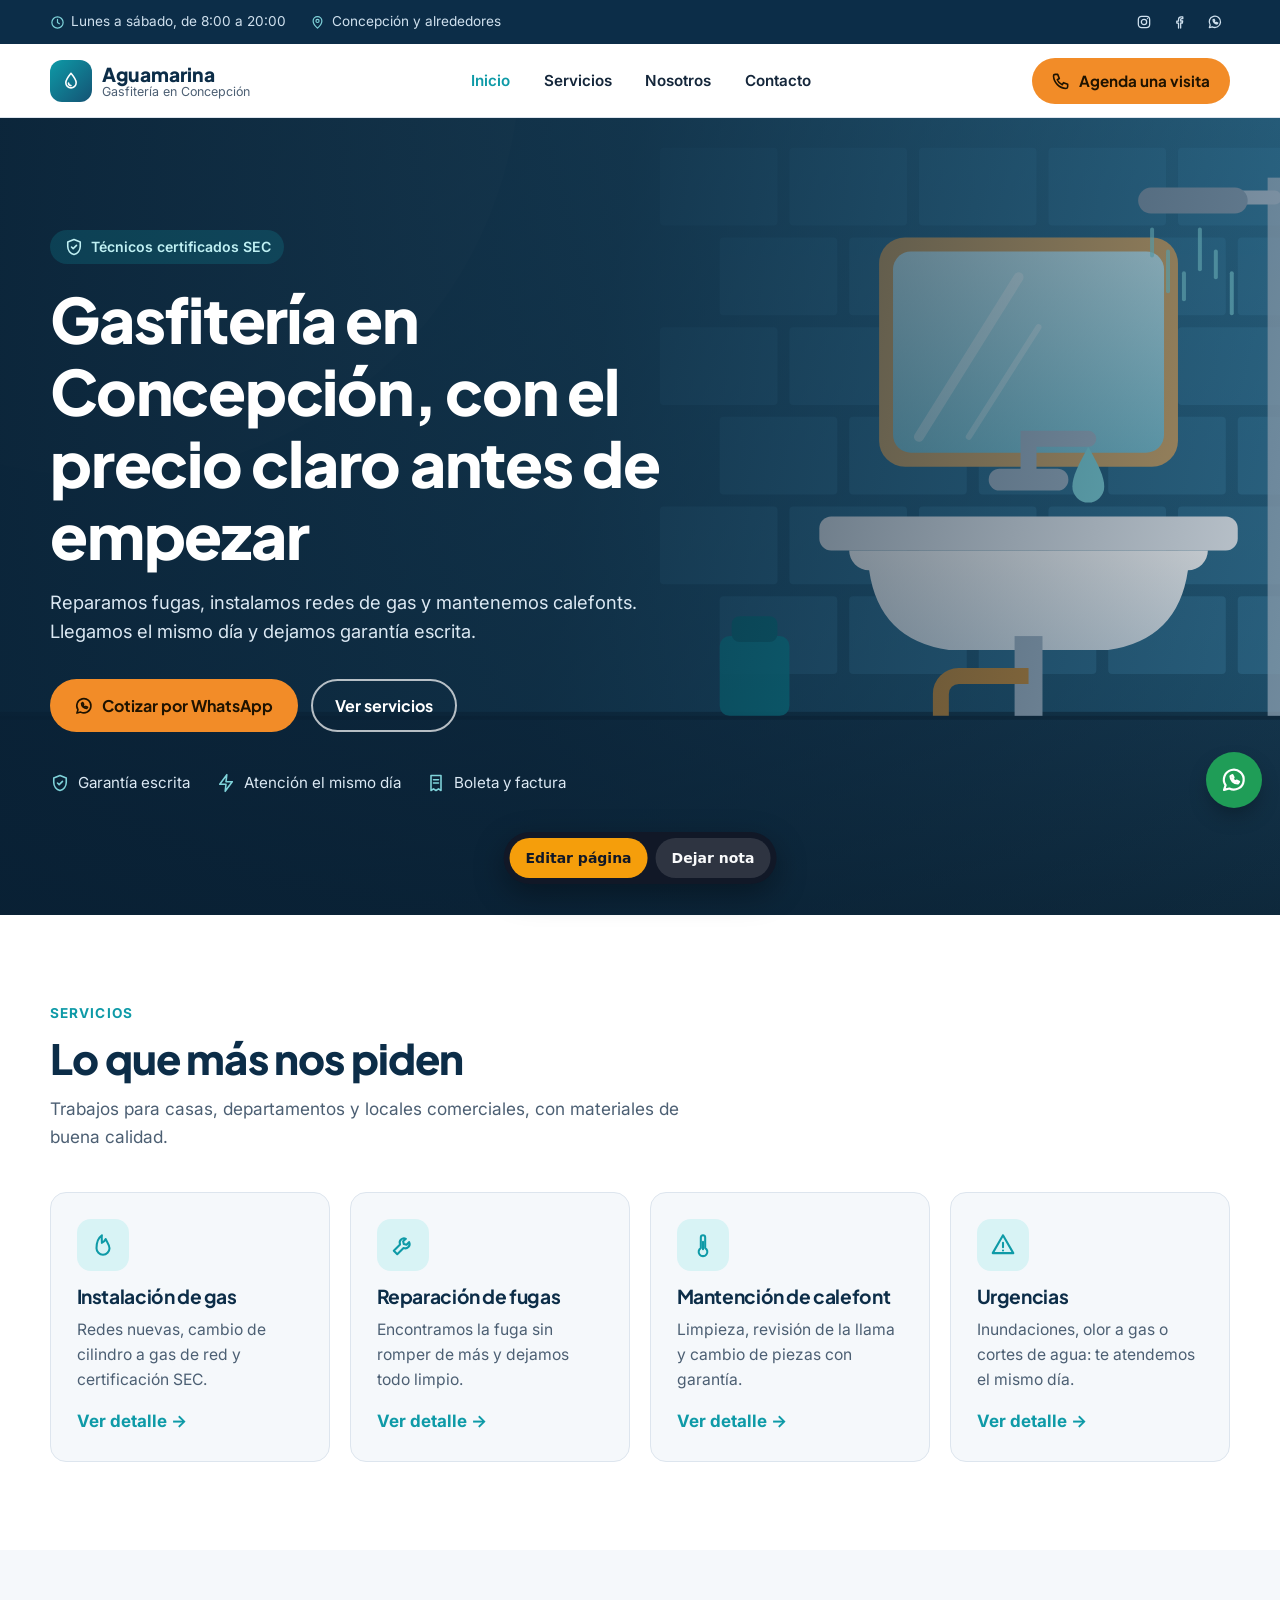
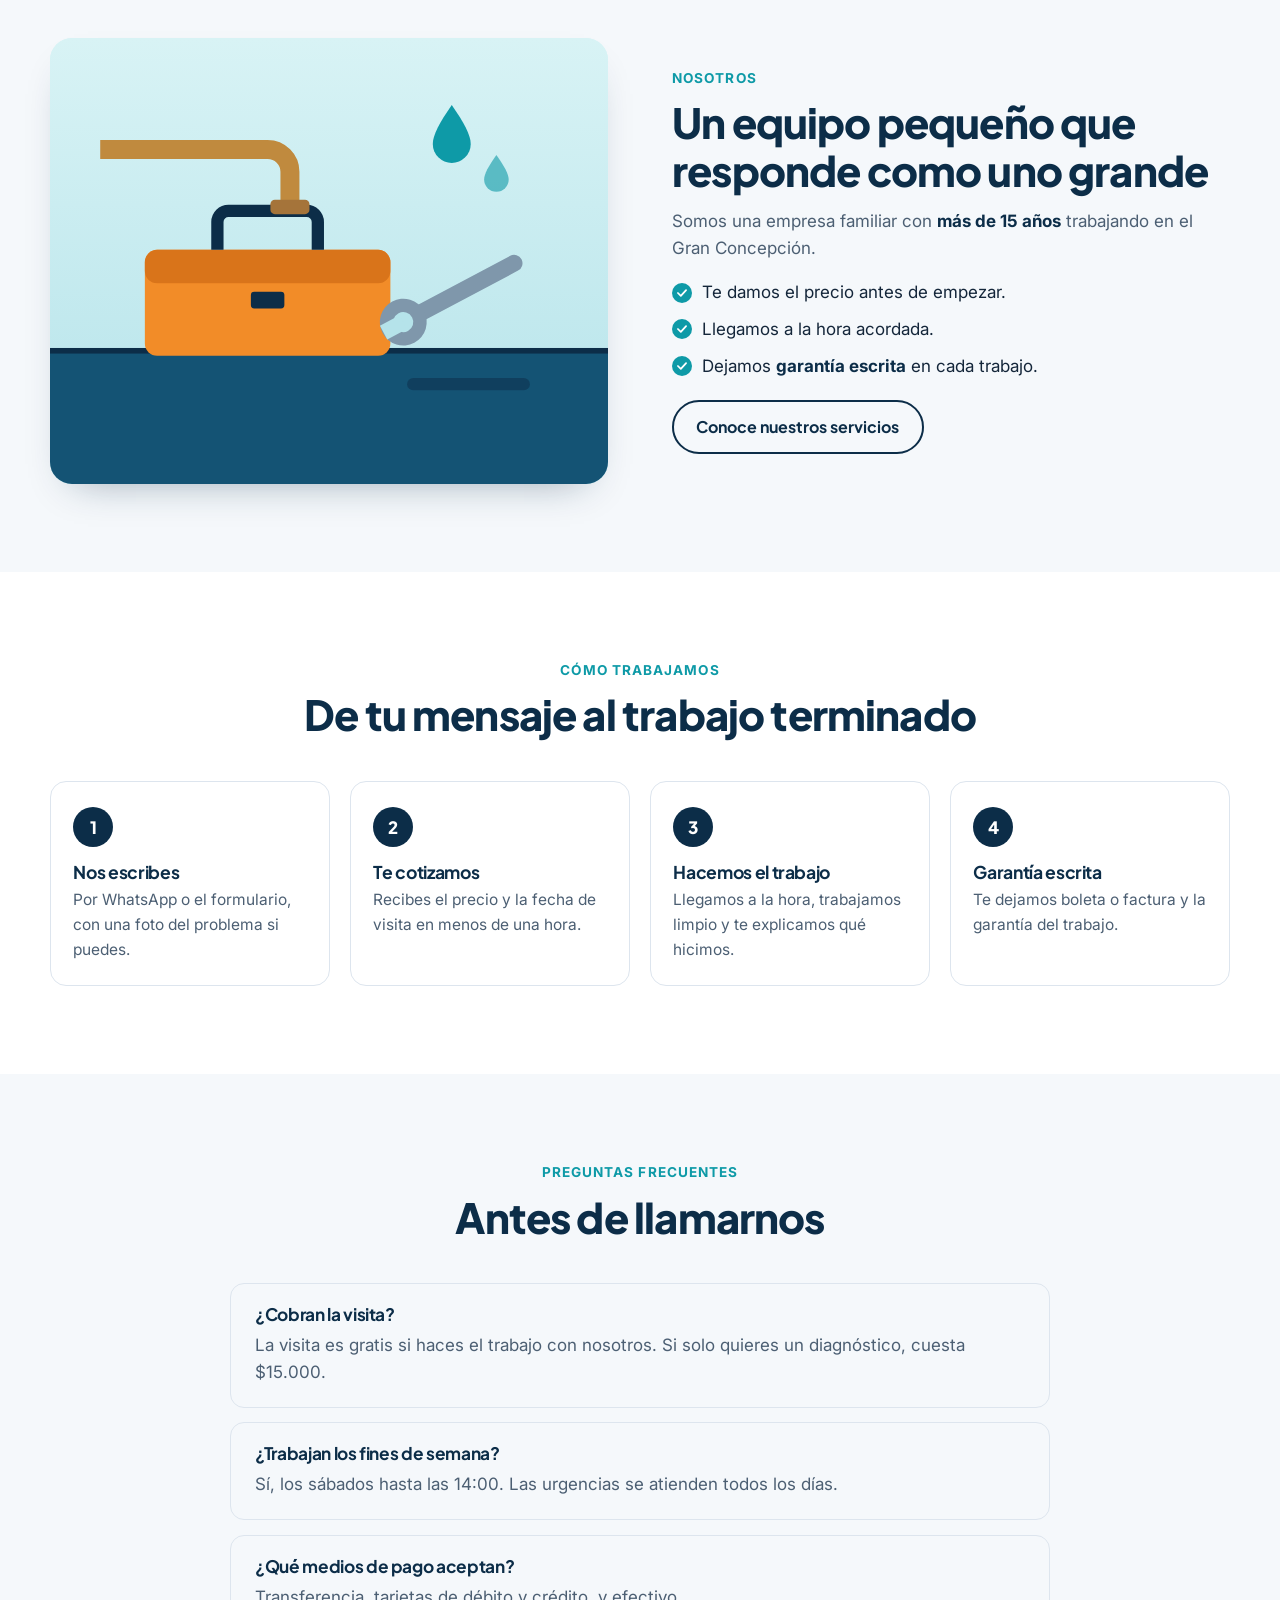
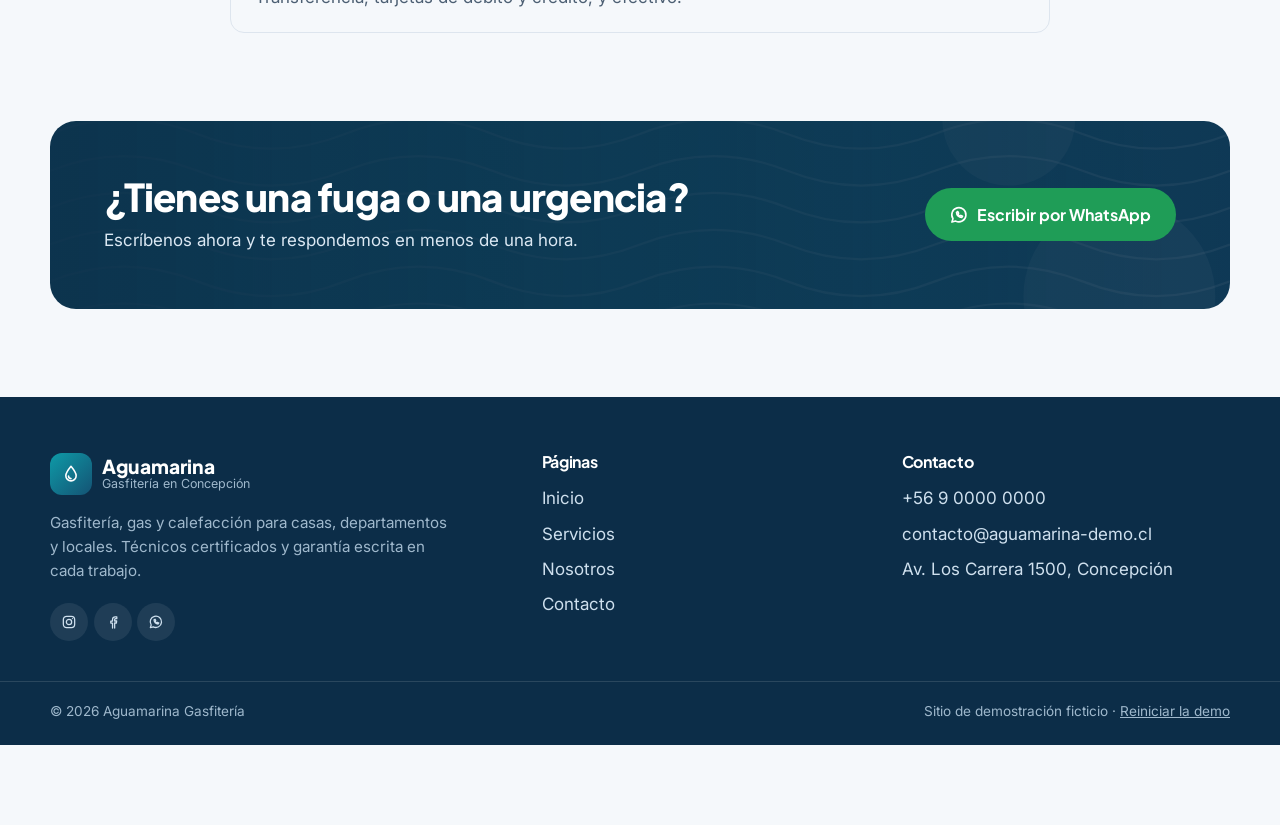
==== retoque-demo/index.html @ c0a2cffd "Actualizar la demo de Retoque a la versión 1.13.1 - Sitio de ejemplo nuevo y más realista (retoque-d" ====
<!DOCTYPE html>
<html lang="es">
<head>
<meta charset="utf-8">
<meta name="viewport" content="width=device-width, initial-scale=1">
<title>Aguamarina Gasfitería · Concepción</title>
<meta name="description" content="Gasfitería, gas y calefacción en Concepción. Sitio de demostración de Retoque.">
<meta name="robots" content="noindex">
<link rel="preconnect" href="https://fonts.googleapis.com">
<link rel="preconnect" href="https://fonts.gstatic.com" crossorigin>
<link href="https://fonts.googleapis.com/css2?family=Plus+Jakarta+Sans:wght@600;700;800&family=Inter:wght@400;500;600;700&display=swap" rel="stylesheet">
<link rel="stylesheet" href="sitio.css">
<link rel="stylesheet" href="retoque/editor.css">
<link rel="stylesheet" href="retoque/estilo.css">
</head>
<body>
<div class="franja" data-contenedor="franja">
  <div class="contenedor">
    <div class="franja-datos">
      <span><svg class="icono" aria-hidden="true" viewBox="0 0 24 24" fill="none" stroke="currentColor" stroke-width="1.9" stroke-linecap="round" stroke-linejoin="round"><circle cx="12" cy="12" r="9"/><path d="M12 7v5l3 2"/></svg><span data-retoque="franja_horario" data-retoque-tipo="texto">Lunes a sábado, de 8:00 a 20:00</span></span>
      <span><svg class="icono" aria-hidden="true" viewBox="0 0 24 24" fill="none" stroke="currentColor" stroke-width="1.9" stroke-linecap="round" stroke-linejoin="round"><path d="M12 21s-7-6.3-7-11.5a7 7 0 0 1 14 0C19 14.7 12 21 12 21z"/><circle cx="12" cy="9.5" r="2.5"/></svg><span data-retoque="franja_zona" data-retoque-tipo="texto">Concepción y alrededores</span></span>
    </div>
    <div class="redes">
      <a id="franja-instagram" href="https://instagram.com/" aria-label="Instagram"><svg class="icono" aria-hidden="true" viewBox="0 0 24 24" fill="none" stroke="currentColor" stroke-width="1.9" stroke-linecap="round" stroke-linejoin="round"><rect x="3.5" y="3.5" width="17" height="17" rx="5"/><circle cx="12" cy="12" r="4"/><path d="M17.2 6.8h.01"/></svg></a>
      <a href="https://facebook.com/" aria-label="Facebook"><svg class="icono" aria-hidden="true" viewBox="0 0 24 24" fill="none" stroke="currentColor" stroke-width="1.9" stroke-linecap="round" stroke-linejoin="round"><path d="M14.5 21v-7.5h2.6l.4-3h-3V8.6c0-.9.3-1.6 1.6-1.6h1.6V4.3a21 21 0 0 0-2.4-.1c-2.4 0-4 1.4-4 4.1v2.3H8.7v3h2.6V21"/></svg></a>
      <a href="https://wa.me/56900000000" aria-label="WhatsApp"><svg class="icono" aria-hidden="true" viewBox="0 0 24 24" fill="none" stroke="currentColor" stroke-width="1.9" stroke-linecap="round" stroke-linejoin="round"><path d="M3.5 20.5l1.3-4A8.5 8.5 0 1 1 8 19.3z"/><path d="M9 8.8c0 3.4 2.8 6.2 6.2 6.2l1.1-1.5-2.1-1-1 .8a4 4 0 0 1-2.4-2.4l.8-1-1-2.1z"/></svg></a>
    </div>
  </div>
</div>
<header class="cabecera" data-contenedor="cabecera">
  <div class="contenedor">
    <a class="logo" href="index.html">
      <span class="logo-marca"><svg class="icono" aria-hidden="true" viewBox="0 0 24 24" fill="none" stroke="currentColor" stroke-width="1.9" stroke-linecap="round" stroke-linejoin="round"><path d="M12 2.8c3.6 4.4 6.2 8 6.2 11.2a6.2 6.2 0 0 1-12.4 0c0-3.2 2.6-6.8 6.2-11.2z"/><path d="M9 14.5a3 3 0 0 0 3 3"/></svg></span>
      <span class="logo-texto"><span class="logo-nombre" data-retoque="marca_nombre" data-retoque-tipo="texto">Aguamarina</span><span class="logo-lema" data-retoque="marca_lema" data-retoque-tipo="texto">Gasfitería en Concepción</span></span>
    </a>
    <nav class="menu" aria-label="Menú principal">
      <a href="index.html" aria-current="page">Inicio</a>
      <a href="servicios.html">Servicios</a>
      <a href="index.html#nosotros">Nosotros</a>
      <a href="contacto.html">Contacto</a>
    </nav>
    <a class="boton boton-principal" href="contacto.html" data-retoque="cabecera_boton" data-retoque-tipo="enlace" data-retoque-url="contacto.html"><svg class="icono" aria-hidden="true" viewBox="0 0 24 24" fill="none" stroke="currentColor" stroke-width="1.9" stroke-linecap="round" stroke-linejoin="round"><path d="M5 4h3l2 5-2.5 1.5a11 11 0 0 0 6 6L15 14l5 2v3a2 2 0 0 1-2 2A16 16 0 0 1 3 6a2 2 0 0 1 2-2z"/></svg><span class="retoque-enlace-texto">Agenda una visita</span></a>
  </div>
</header>
<main id="contenido">

<section class="banner" data-contenedor="banner" style="--retoque-imagen-fondo: url(&quot;img/banner-bano.svg&quot;)" data-retoque-con-fondo data-retoque-fondo="inicio_banner_fondo" data-retoque-defecto="img/banner-bano.svg" data-retoque-nombre-capa="Fondo del banner">
  <div class="contenedor">
    <div class="banner-texto">
      <span class="etiqueta"><svg class="icono" aria-hidden="true" viewBox="0 0 24 24" fill="none" stroke="currentColor" stroke-width="1.9" stroke-linecap="round" stroke-linejoin="round"><path d="M12 3 4.5 6v5.5c0 4.6 3.2 8.4 7.5 9.5 4.3-1.1 7.5-4.9 7.5-9.5V6z"/><path d="m9 12 2 2 4-4"/></svg><span data-retoque="inicio_etiqueta" data-retoque-tipo="texto">Técnicos certificados SEC</span></span>
      <h1 data-retoque="inicio_titulo" data-retoque-tipo="texto">Gasfitería en Concepción, con el precio claro antes de empezar</h1>
      <p class="bajada" data-retoque="inicio_bajada" data-retoque-tipo="parrafo">Reparamos fugas, instalamos redes de gas y mantenemos calefonts. Llegamos el mismo día y dejamos garantía escrita.</p>
      <div class="acciones">
        <a class="boton boton-principal" href="https://wa.me/56900000000" data-retoque="inicio_boton_whatsapp" data-retoque-tipo="enlace" data-retoque-url="https://wa.me/56900000000"><svg class="icono" aria-hidden="true" viewBox="0 0 24 24" fill="none" stroke="currentColor" stroke-width="1.9" stroke-linecap="round" stroke-linejoin="round"><path d="M3.5 20.5l1.3-4A8.5 8.5 0 1 1 8 19.3z"/><path d="M9 8.8c0 3.4 2.8 6.2 6.2 6.2l1.1-1.5-2.1-1-1 .8a4 4 0 0 1-2.4-2.4l.8-1-1-2.1z"/></svg><span class="retoque-enlace-texto">Cotizar por WhatsApp</span></a>
        <a class="boton boton-claro" href="servicios.html" data-retoque="inicio_boton_servicios" data-retoque-tipo="enlace" data-retoque-url="servicios.html"><span class="retoque-enlace-texto">Ver servicios</span></a>
      </div>
      <ul class="sellos">
        <li><svg class="icono" aria-hidden="true" viewBox="0 0 24 24" fill="none" stroke="currentColor" stroke-width="1.9" stroke-linecap="round" stroke-linejoin="round"><path d="M12 3 4.5 6v5.5c0 4.6 3.2 8.4 7.5 9.5 4.3-1.1 7.5-4.9 7.5-9.5V6z"/><path d="m9 12 2 2 4-4"/></svg><span data-retoque="inicio_sello_1" data-retoque-tipo="texto">Garantía escrita</span></li>
        <li><svg class="icono" aria-hidden="true" viewBox="0 0 24 24" fill="none" stroke="currentColor" stroke-width="1.9" stroke-linecap="round" stroke-linejoin="round"><path d="M13 2 4.5 13.5H12L11 22l8.5-11.5H12z"/></svg><span data-retoque="inicio_sello_2" data-retoque-tipo="texto">Atención el mismo día</span></li>
        <li><svg class="icono" aria-hidden="true" viewBox="0 0 24 24" fill="none" stroke="currentColor" stroke-width="1.9" stroke-linecap="round" stroke-linejoin="round"><path d="M6 3h12v18l-3-2-3 2-3-2-3 2z"/><path d="M9 8h6M9 12h6"/></svg><span data-retoque="inicio_sello_3" data-retoque-tipo="texto">Boleta y factura</span></li>
      </ul>
    </div>
  </div>
</section>

<section class="seccion seccion-blanca" data-contenedor="servicios-destacados">
  <div class="contenedor">
    <div class="encabezado">
      <span class="antetitulo" data-retoque="inicio_servicios_antetitulo" data-retoque-tipo="texto">Servicios</span>
      <h2 class="titulo" data-retoque="inicio_servicios_titulo" data-retoque-tipo="texto">Lo que más nos piden</h2>
      <p class="entrada" data-retoque="inicio_servicios_entrada" data-retoque-tipo="parrafo">Trabajos para casas, departamentos y locales comerciales, con materiales de buena calidad.</p>
    </div>
    <ul class="servicios" data-retoque-lista="inicio_servicios" data-retoque-nombre="servicio">
      <li class="servicio" data-retoque-item="s1">
          <span class="servicio-icono"><svg class="icono" aria-hidden="true" viewBox="0 0 24 24" fill="none" stroke="currentColor" stroke-width="1.9" stroke-linecap="round" stroke-linejoin="round"><path d="M12 21a6 6 0 0 0 6-6c0-3.5-2.5-5.5-3.5-8.5-1 2-2 3-3.5 3.5C11 7 10.5 5 11 3 7.5 5.5 6 9.5 6 15a6 6 0 0 0 6 6z"/></svg></span>
          <h3 data-retoque="inicio_servicios_s1_titulo" data-retoque-tipo="texto">Instalación de gas</h3>
          <p data-retoque="inicio_servicios_s1_texto" data-retoque-tipo="parrafo">Redes nuevas, cambio de cilindro a gas de red y certificación SEC.</p>
          <a class="mas" href="servicios.html">Ver detalle →</a>
        </li>
      <li class="servicio" data-retoque-item="s2">
          <span class="servicio-icono"><svg class="icono" aria-hidden="true" viewBox="0 0 24 24" fill="none" stroke="currentColor" stroke-width="1.9" stroke-linecap="round" stroke-linejoin="round"><path d="M14.7 6.3a4 4 0 0 0-5.4 5.2L3.5 17.3l3.2 3.2 5.8-5.8a4 4 0 0 0 5.2-5.4l-2.4 2.4-2.6-.6-.6-2.6z"/></svg></span>
          <h3 data-retoque="inicio_servicios_s2_titulo" data-retoque-tipo="texto">Reparación de fugas</h3>
          <p data-retoque="inicio_servicios_s2_texto" data-retoque-tipo="parrafo">Encontramos la fuga sin romper de más y dejamos todo limpio.</p>
          <a class="mas" href="servicios.html">Ver detalle →</a>
        </li>
      <li class="servicio" data-retoque-item="s3">
          <span class="servicio-icono"><svg class="icono" aria-hidden="true" viewBox="0 0 24 24" fill="none" stroke="currentColor" stroke-width="1.9" stroke-linecap="round" stroke-linejoin="round"><path d="M14 14.8V5a2 2 0 0 0-4 0v9.8a4 4 0 1 0 4 0z"/><path d="M12 9v7"/></svg></span>
          <h3 data-retoque="inicio_servicios_s3_titulo" data-retoque-tipo="texto">Mantención de calefont</h3>
          <p data-retoque="inicio_servicios_s3_texto" data-retoque-tipo="parrafo">Limpieza, revisión de la llama y cambio de piezas con garantía.</p>
          <a class="mas" href="servicios.html">Ver detalle →</a>
        </li>
      <li class="servicio" data-retoque-item="s4">
          <span class="servicio-icono"><svg class="icono" aria-hidden="true" viewBox="0 0 24 24" fill="none" stroke="currentColor" stroke-width="1.9" stroke-linecap="round" stroke-linejoin="round"><path d="M12 3 2.5 19.5h19z"/><path d="M12 10v4M12 17h.01"/></svg></span>
          <h3 data-retoque="inicio_servicios_s4_titulo" data-retoque-tipo="texto">Urgencias</h3>
          <p data-retoque="inicio_servicios_s4_texto" data-retoque-tipo="parrafo">Inundaciones, olor a gas o cortes de agua: te atendemos el mismo día.</p>
          <a class="mas" href="servicios.html">Ver detalle →</a>
        </li>
    </ul>
    <template data-retoque-plantilla="inicio_servicios">
      <li class="servicio" data-retoque-item="__nuevo__">
        <span class="servicio-icono"><svg class="icono" aria-hidden="true" viewBox="0 0 24 24" fill="none" stroke="currentColor" stroke-width="1.9" stroke-linecap="round" stroke-linejoin="round"><path d="M14.7 6.3a4 4 0 0 0-5.4 5.2L3.5 17.3l3.2 3.2 5.8-5.8a4 4 0 0 0 5.2-5.4l-2.4 2.4-2.6-.6-.6-2.6z"/></svg></span>
        <h3 data-retoque="inicio_servicios___nuevo___titulo" data-retoque-tipo="texto" data-retoque-defecto="Nuevo servicio">Nuevo servicio</h3>
        <p data-retoque="inicio_servicios___nuevo___texto" data-retoque-tipo="parrafo" data-retoque-defecto="Describe el servicio en una o dos frases.">Describe el servicio en una o dos frases.</p>
        <a class="mas" href="servicios.html">Ver detalle →</a>
      </li>
    </template>
  </div>
</section>

<section class="seccion" id="nosotros" data-contenedor="nosotros">
  <div class="contenedor dos-columnas">
    <div class="foto"><img src="img/herramientas.svg" alt="Caja de herramientas y llave de gasfitería" width="1000" height="800" data-retoque="inicio_nosotros_foto" data-retoque-tipo="imagen"></div>
    <div>
      <span class="antetitulo" data-retoque="inicio_nosotros_antetitulo" data-retoque-tipo="texto">Nosotros</span>
      <h2 class="titulo" data-retoque="inicio_nosotros_titulo" data-retoque-tipo="texto">Un equipo pequeño que responde como uno grande</h2>
      <div class="texto-largo" data-retoque="inicio_nosotros_texto" data-retoque-tipo="formato"><p>Somos una empresa familiar con <strong>más de 15 años</strong> trabajando en el Gran Concepción.</p><ul><li>Te damos el precio antes de empezar.</li><li>Llegamos a la hora acordada.</li><li>Dejamos <strong>garantía escrita</strong> en cada trabajo.</li></ul></div>
      <a class="boton boton-borde" href="servicios.html" data-retoque="inicio_nosotros_boton" data-retoque-tipo="enlace" data-retoque-url="servicios.html"><span class="retoque-enlace-texto">Conoce nuestros servicios</span></a>
    </div>
  </div>
</section>

<section class="seccion seccion-blanca" data-contenedor="como-trabajamos">
  <div class="contenedor">
    <div class="encabezado encabezado-centro">
      <span class="antetitulo" data-retoque="inicio_pasos_antetitulo" data-retoque-tipo="texto">Cómo trabajamos</span>
      <h2 class="titulo" data-retoque="inicio_pasos_titulo" data-retoque-tipo="texto">De tu mensaje al trabajo terminado</h2>
    </div>
    <ol class="pasos">
      <li class="paso"><h3 data-retoque="inicio_paso_1_titulo" data-retoque-tipo="texto">Nos escribes</h3><p data-retoque="inicio_paso_1_texto" data-retoque-tipo="parrafo">Por WhatsApp o el formulario, con una foto del problema si puedes.</p></li>
      <li class="paso"><h3 data-retoque="inicio_paso_2_titulo" data-retoque-tipo="texto">Te cotizamos</h3><p data-retoque="inicio_paso_2_texto" data-retoque-tipo="parrafo">Recibes el precio y la fecha de visita en menos de una hora.</p></li>
      <li class="paso"><h3 data-retoque="inicio_paso_3_titulo" data-retoque-tipo="texto">Hacemos el trabajo</h3><p data-retoque="inicio_paso_3_texto" data-retoque-tipo="parrafo">Llegamos a la hora, trabajamos limpio y te explicamos qué hicimos.</p></li>
      <li class="paso"><h3 data-retoque="inicio_paso_4_titulo" data-retoque-tipo="texto">Garantía escrita</h3><p data-retoque="inicio_paso_4_texto" data-retoque-tipo="parrafo">Te dejamos boleta o factura y la garantía del trabajo.</p></li>
    </ol>
  </div>
</section>

<section class="seccion" data-contenedor="preguntas">
  <div class="contenedor">
    <div class="encabezado encabezado-centro">
      <span class="antetitulo" data-retoque="inicio_preguntas_antetitulo" data-retoque-tipo="texto">Preguntas frecuentes</span>
      <h2 class="titulo" data-retoque="inicio_preguntas_titulo" data-retoque-tipo="texto">Antes de llamarnos</h2>
    </div>
    <ul class="preguntas" data-retoque-lista="inicio_preguntas" data-retoque-nombre="pregunta">
      <li class="pregunta" data-retoque-item="p1">
          <h3 data-retoque="inicio_preguntas_p1_titulo" data-retoque-tipo="texto">¿Cobran la visita?</h3>
          <p data-retoque="inicio_preguntas_p1_texto" data-retoque-tipo="parrafo">La visita es gratis si haces el trabajo con nosotros. Si solo quieres un diagnóstico, cuesta $15.000.</p>
        </li>
      <li class="pregunta" data-retoque-item="p2">
          <h3 data-retoque="inicio_preguntas_p2_titulo" data-retoque-tipo="texto">¿Trabajan los fines de semana?</h3>
          <p data-retoque="inicio_preguntas_p2_texto" data-retoque-tipo="parrafo">Sí, los sábados hasta las 14:00. Las urgencias se atienden todos los días.</p>
        </li>
      <li class="pregunta" data-retoque-item="p3">
          <h3 data-retoque="inicio_preguntas_p3_titulo" data-retoque-tipo="texto">¿Qué medios de pago aceptan?</h3>
          <p data-retoque="inicio_preguntas_p3_texto" data-retoque-tipo="parrafo">Transferencia, tarjetas de débito y crédito, y efectivo.</p>
        </li>
    </ul>
    <template data-retoque-plantilla="inicio_preguntas">
      <li class="pregunta" data-retoque-item="__nuevo__">
        <h3 data-retoque="inicio_preguntas___nuevo___titulo" data-retoque-tipo="texto" data-retoque-defecto="Nueva pregunta">Nueva pregunta</h3>
        <p data-retoque="inicio_preguntas___nuevo___texto" data-retoque-tipo="parrafo" data-retoque-defecto="Escribe aquí la respuesta.">Escribe aquí la respuesta.</p>
      </li>
    </template>
  </div>
</section>

<section class="seccion" style="padding-top: 0" data-contenedor="llamado">
  <div class="contenedor">
    <div class="llamado" style="--retoque-imagen-fondo: url(&quot;img/agua.svg&quot;)" data-retoque-con-fondo data-retoque-fondo="inicio_llamado_fondo" data-retoque-defecto="img/agua.svg" data-retoque-nombre-capa="Fondo del llamado">
      <div class="llamado-dentro">
        <div>
          <h2 data-retoque="inicio_llamado_titulo" data-retoque-tipo="texto">¿Tienes una fuga o una urgencia?</h2>
          <p data-retoque="inicio_llamado_texto" data-retoque-tipo="parrafo">Escríbenos ahora y te respondemos en menos de una hora.</p>
        </div>
        <a class="boton boton-whatsapp" href="https://wa.me/56900000000" data-retoque="inicio_llamado_boton" data-retoque-tipo="enlace" data-retoque-url="https://wa.me/56900000000"><svg class="icono" aria-hidden="true" viewBox="0 0 24 24" fill="none" stroke="currentColor" stroke-width="1.9" stroke-linecap="round" stroke-linejoin="round"><path d="M3.5 20.5l1.3-4A8.5 8.5 0 1 1 8 19.3z"/><path d="M9 8.8c0 3.4 2.8 6.2 6.2 6.2l1.1-1.5-2.1-1-1 .8a4 4 0 0 1-2.4-2.4l.8-1-1-2.1z"/></svg><span class="retoque-enlace-texto">Escribir por WhatsApp</span></a>
      </div>
    </div>
  </div>
</section>

</main>
<footer class="pie" data-contenedor="pie">
  <div class="contenedor pie-rejilla">
    <div>
      <a class="logo" href="index.html">
        <span class="logo-marca"><svg class="icono" aria-hidden="true" viewBox="0 0 24 24" fill="none" stroke="currentColor" stroke-width="1.9" stroke-linecap="round" stroke-linejoin="round"><path d="M12 2.8c3.6 4.4 6.2 8 6.2 11.2a6.2 6.2 0 0 1-12.4 0c0-3.2 2.6-6.8 6.2-11.2z"/><path d="M9 14.5a3 3 0 0 0 3 3"/></svg></span>
        <span class="logo-texto"><span class="logo-nombre">Aguamarina</span><span class="logo-lema">Gasfitería en Concepción</span></span>
      </a>
      <p data-retoque="pie_texto" data-retoque-tipo="parrafo">Gasfitería, gas y calefacción para casas, departamentos y locales. Técnicos certificados y garantía escrita en cada trabajo.</p>
      <div class="redes">
        <a href="https://instagram.com/" aria-label="Instagram"><svg class="icono" aria-hidden="true" viewBox="0 0 24 24" fill="none" stroke="currentColor" stroke-width="1.9" stroke-linecap="round" stroke-linejoin="round"><rect x="3.5" y="3.5" width="17" height="17" rx="5"/><circle cx="12" cy="12" r="4"/><path d="M17.2 6.8h.01"/></svg></a>
        <a href="https://facebook.com/" aria-label="Facebook"><svg class="icono" aria-hidden="true" viewBox="0 0 24 24" fill="none" stroke="currentColor" stroke-width="1.9" stroke-linecap="round" stroke-linejoin="round"><path d="M14.5 21v-7.5h2.6l.4-3h-3V8.6c0-.9.3-1.6 1.6-1.6h1.6V4.3a21 21 0 0 0-2.4-.1c-2.4 0-4 1.4-4 4.1v2.3H8.7v3h2.6V21"/></svg></a>
        <a href="https://wa.me/56900000000" aria-label="WhatsApp"><svg class="icono" aria-hidden="true" viewBox="0 0 24 24" fill="none" stroke="currentColor" stroke-width="1.9" stroke-linecap="round" stroke-linejoin="round"><path d="M3.5 20.5l1.3-4A8.5 8.5 0 1 1 8 19.3z"/><path d="M9 8.8c0 3.4 2.8 6.2 6.2 6.2l1.1-1.5-2.1-1-1 .8a4 4 0 0 1-2.4-2.4l.8-1-1-2.1z"/></svg></a>
      </div>
    </div>
    <div>
      <h3>Páginas</h3>
      <ul>
        <li><a href="index.html">Inicio</a></li>
        <li><a href="servicios.html">Servicios</a></li>
        <li><a href="index.html#nosotros">Nosotros</a></li>
        <li><a href="contacto.html">Contacto</a></li>
      </ul>
    </div>
    <div>
      <h3>Contacto</h3>
      <ul>
        <li><span data-retoque="sitio_telefono" data-retoque-tipo="texto">+56 9 0000 0000</span></li>
        <li><span data-retoque="sitio_correo" data-retoque-tipo="texto">contacto@aguamarina-demo.cl</span></li>
        <li><span data-retoque="pie_direccion" data-retoque-tipo="texto">Av. Los Carrera 1500, Concepción</span></li>
      </ul>
    </div>
  </div>
  <div class="pie-final">
    <div class="contenedor">
      <span data-retoque="pie_derechos" data-retoque-tipo="texto">© 2026 Aguamarina Gasfitería</span>
      <span>Sitio de demostración ficticio · <button type="button" class="reiniciar-demo" data-reiniciar-demo>Reiniciar la demo</button></span>
    </div>
  </div>
</footer>
<a class="flotante" href="https://wa.me/56900000000" aria-label="Escribir por WhatsApp"><svg class="icono" aria-hidden="true" viewBox="0 0 24 24" fill="none" stroke="currentColor" stroke-width="1.9" stroke-linecap="round" stroke-linejoin="round"><path d="M3.5 20.5l1.3-4A8.5 8.5 0 1 1 8 19.3z"/><path d="M9 8.8c0 3.4 2.8 6.2 6.2 6.2l1.1-1.5-2.1-1-1 .8a4 4 0 0 1-2.4-2.4l.8-1-1-2.1z"/></svg></a>
<script>window.RETOQUE_DEMO_IMAGENES = [{"url": "img/banner-bano.svg", "alt": "Baño con lavamanos y cañerías"}, {"url": "img/banner-cocina.svg", "alt": "Cocina con lavaplatos y llave nueva"}, {"url": "img/herramientas.svg", "alt": "Caja de herramientas y llave de gasfitería"}, {"url": "img/camioneta.svg", "alt": "Camioneta de servicio"}, {"url": "img/calefont.svg", "alt": "Calefont recién mantenido"}, {"url": "img/canerias.svg", "alt": "Cañerías de cobre"}, {"url": "img/agua.svg", "alt": "Fondo de agua"}, {"url": "img/mapa.svg", "alt": "Mapa de la zona de atención"}];</script>
<script src="demo.js"></script>
<script src="retoque/editor.js"></script>
<script src="retoque/estilo.js"></script>
</body>
</html>
---- retoque-demo/sitio.css ----
/* ==================================================================
   Tema de ejemplo «Aguamarina Gasfitería», preparado para Retoque.
   Sitio ficticio para la demo y los videos tutoriales.
   ================================================================== */
:root {
  --azul: #0c2d48;
  --azul-medio: #145374;
  --turquesa: #0e9aa7;
  --turquesa-claro: #d8f3f5;
  --naranjo: #f28c28;
  --naranjo-oscuro: #d9741a;
  --fondo: #f5f8fb;
  --blanco: #ffffff;
  --texto: #14263a;
  --suave: #4c5f73;
  --linea: #dde5ee;
  --radio: 16px;
  --sombra: 0 18px 40px -24px rgba(12, 45, 72, 0.45);
  --titulos: "Plus Jakarta Sans", "Segoe UI", system-ui, sans-serif;
  --cuerpo: "Inter", system-ui, -apple-system, "Segoe UI", Roboto, sans-serif;
}
* { box-sizing: border-box; }
html { scroll-behavior: smooth; }
body { margin: 0; background: var(--fondo); color: var(--texto); font-family: var(--cuerpo); font-size: 17px; line-height: 1.6; -webkit-font-smoothing: antialiased; padding-bottom: 80px; }
h1, h2, h3, h4 { margin: 0; font-family: var(--titulos); line-height: 1.15; letter-spacing: -0.02em; }
p { margin: 0; }
a { color: var(--azul-medio); }
img { display: block; max-width: 100%; }
:focus-visible { outline: 3px solid var(--naranjo); outline-offset: 3px; }
.contenedor { width: min(1180px, 100% - 2.5rem); margin-inline: auto; }
.icono { width: 20px; height: 20px; flex: none; }

/* ---------- Franja superior ---------- */
.franja { background: var(--azul); color: #cfe0ee; font-size: 0.85rem; }
.franja .contenedor { display: flex; flex-wrap: wrap; align-items: center; justify-content: space-between; gap: 0.4rem 1.5rem; padding: 0.45rem 0; }
.franja-datos { display: flex; flex-wrap: wrap; gap: 0.3rem 1.5rem; }
.franja-datos span { display: inline-flex; align-items: center; gap: 0.4rem; }
.franja .icono { width: 15px; height: 15px; color: #7fd3da; }
.redes { display: flex; gap: 0.35rem; }
.redes a { display: inline-grid; place-items: center; width: 30px; height: 30px; border-radius: 50%; color: #cfe0ee; }
.redes a:hover { background: rgba(255, 255, 255, 0.1); color: #fff; }
.redes .icono { width: 16px; height: 16px; color: currentColor; }

/* ---------- Cabecera ---------- */
.cabecera { position: sticky; top: 0; z-index: 40; background: rgba(255, 255, 255, 0.96); backdrop-filter: blur(8px); border-bottom: 1px solid var(--linea); }
.cabecera .contenedor { display: flex; align-items: center; justify-content: space-between; gap: 1rem; padding: 0.85rem 0; }
.logo { display: flex; align-items: center; gap: 0.65rem; color: var(--azul); text-decoration: none; }
.logo-marca { width: 42px; height: 42px; border-radius: 12px; background: linear-gradient(135deg, var(--turquesa), var(--azul-medio)); display: grid; place-items: center; color: #fff; flex: none; }
.logo-texto { display: flex; flex-direction: column; line-height: 1.1; }
.logo-nombre { font-family: var(--titulos); font-weight: 800; font-size: 1.2rem; }
.logo-lema { font-size: 0.78rem; color: var(--suave); }
.menu { display: flex; align-items: center; gap: 0.3rem; }
.menu a { padding: 0.5rem 0.9rem; border-radius: 999px; color: var(--texto); font-weight: 600; font-size: 0.95rem; text-decoration: none; }
.menu a:hover { background: var(--fondo); }
.menu a[aria-current="page"] { color: var(--turquesa); }
.boton { display: inline-flex; align-items: center; justify-content: center; gap: 0.5rem; min-height: 48px; padding: 0.75rem 1.4rem; border-radius: 999px; border: 2px solid transparent; font-family: var(--titulos); font-weight: 700; font-size: 1rem; text-decoration: none; cursor: pointer; transition: background-color 0.15s ease, transform 0.15s ease; }
.boton:hover { transform: translateY(-1px); }
.boton-principal { background: var(--naranjo); color: #1f1300; }
.boton-principal:hover { background: var(--naranjo-oscuro); color: #1f1300; }
.boton-claro { background: transparent; color: #fff; border-color: rgba(255, 255, 255, 0.7); }
.boton-claro:hover { background: rgba(255, 255, 255, 0.12); color: #fff; }
.boton-borde { background: transparent; color: var(--azul); border-color: var(--azul); }
.boton-borde:hover { background: var(--azul); color: #fff; }
.boton-whatsapp { background: #1f9d57; color: #fff; }
.boton-whatsapp:hover { background: #17834a; color: #fff; }
.cabecera .boton { min-height: 44px; padding: 0.55rem 1.1rem; font-size: 0.95rem; }

/* ---------- Banner (con fondo editable) ---------- */
.banner { position: relative; color: #fff; background: var(--azul); background-size: cover; background-position: center; }
.banner[data-retoque-con-fondo] { background-image: linear-gradient(100deg, rgba(8, 31, 51, 0.92) 0%, rgba(8, 31, 51, 0.72) 45%, rgba(8, 31, 51, 0.15) 100%), var(--retoque-imagen-fondo); }
.banner .contenedor { padding: clamp(4rem, 10vw, 7rem) 0 clamp(4.5rem, 10vw, 7.5rem); }
.banner-texto { max-width: 620px; }
.etiqueta { display: inline-flex; align-items: center; gap: 0.45rem; padding: 0.35rem 0.85rem; border-radius: 999px; background: rgba(14, 154, 167, 0.22); color: #bff0f3; font-weight: 600; font-size: 0.88rem; margin-bottom: 1.2rem; }
.banner h1 { font-size: clamp(2.3rem, 5.4vw, 3.9rem); font-weight: 800; margin-bottom: 1.1rem; }
.banner .bajada { font-size: 1.15rem; color: #dbe8f3; margin-bottom: 2rem; max-width: 52ch; }
.acciones { display: flex; flex-wrap: wrap; gap: 0.8rem; }
.sellos { list-style: none; margin: 2.4rem 0 0; padding: 0; display: flex; flex-wrap: wrap; gap: 0.6rem 1.6rem; color: #dbe8f3; font-size: 0.95rem; }
.sellos li { display: inline-flex; align-items: center; gap: 0.5rem; }
.sellos .icono { color: #7fd3da; }

/* Cabecera de páginas interiores */
.portadilla { position: relative; color: #fff; background: var(--azul-medio); background-size: cover; background-position: center; }
.portadilla[data-retoque-con-fondo] { background-image: linear-gradient(90deg, rgba(8, 31, 51, 0.9), rgba(8, 31, 51, 0.55)), var(--retoque-imagen-fondo); }
.portadilla .contenedor { padding: clamp(3rem, 7vw, 4.5rem) 0; }
.migas { font-size: 0.9rem; color: #bcd3e6; margin-bottom: 0.6rem; }
.migas a { color: #bcd3e6; }
.portadilla h1 { font-size: clamp(2rem, 4.6vw, 3rem); font-weight: 800; margin-bottom: 0.6rem; }
.portadilla p { color: #dbe8f3; max-width: 60ch; font-size: 1.08rem; }

/* ---------- Secciones ---------- */
.seccion { padding: clamp(3.5rem, 8vw, 5.5rem) 0; }
.seccion-blanca { background: var(--blanco); }
.encabezado { max-width: 680px; margin-bottom: 2.6rem; }
.encabezado-centro { margin-inline: auto; text-align: center; }
.antetitulo { display: block; margin-bottom: 0.6rem; color: var(--turquesa); font-weight: 700; font-size: 0.85rem; letter-spacing: 0.08em; text-transform: uppercase; }
.titulo { font-size: clamp(1.8rem, 3.8vw, 2.6rem); font-weight: 800; color: var(--azul); margin-bottom: 0.8rem; }
.entrada { color: var(--suave); font-size: 1.08rem; }

/* Servicios */
.servicios { list-style: none; margin: 0; padding: 0; display: grid; grid-template-columns: repeat(auto-fill, minmax(260px, 1fr)); gap: 1.25rem; }
.servicio { position: relative; display: flex; flex-direction: column; gap: 0.6rem; padding: 1.6rem; border-radius: var(--radio); background: var(--blanco); border: 1px solid var(--linea); box-shadow: var(--sombra); }
.seccion-blanca .servicio { background: var(--fondo); box-shadow: none; }
.servicio-icono { width: 52px; height: 52px; border-radius: 14px; display: grid; place-items: center; background: var(--turquesa-claro); color: var(--turquesa); margin-bottom: 0.3rem; }
.servicio-icono .icono { width: 26px; height: 26px; }
.servicio h3 { font-size: 1.2rem; color: var(--azul); }
.servicio p { color: var(--suave); font-size: 0.98rem; }
.servicio .mas { margin-top: auto; padding-top: 0.4rem; font-weight: 700; color: var(--turquesa); text-decoration: none; }
.area { align-self: flex-start; display: inline-block; padding: 0.15rem 0.7rem; border-radius: 999px; font-size: 0.76rem; font-weight: 800; letter-spacing: 0.04em; text-transform: uppercase; }
.area--gas { background: #fff0d6; color: #7a4a00; }
.area--agua { background: #dcecfb; color: #0b4f8a; }
.area--calefaccion { background: #fde2dc; color: #8f2d14; }
.area--urgencias { background: #f3e1fb; color: #6a2390; }
.precio { font-family: var(--titulos); font-weight: 700; color: var(--azul); }
.precio small { font-family: var(--cuerpo); font-weight: 500; color: var(--suave); font-size: 0.85rem; }

/* Por qué elegirnos */
.dos-columnas { display: grid; grid-template-columns: 1fr 1fr; gap: clamp(2rem, 5vw, 4rem); align-items: center; }
.foto { border-radius: 22px; overflow: hidden; aspect-ratio: 5 / 4; background: var(--turquesa-claro); box-shadow: var(--sombra); }
.foto img { width: 100%; height: 100%; object-fit: cover; }
.texto-largo p { color: var(--suave); margin-bottom: 1em; }
.texto-largo ul { margin: 0 0 1.2em; padding: 0; list-style: none; display: grid; gap: 0.6rem; }
.texto-largo li { position: relative; padding-left: 1.9rem; color: var(--texto); }
.texto-largo li::before { content: ""; position: absolute; left: 0; top: 0.2em; width: 1.25rem; height: 1.25rem; border-radius: 50%; background: var(--turquesa) url("data:image/svg+xml,%3Csvg xmlns='http://www.w3.org/2000/svg' viewBox='0 0 24 24' fill='none' stroke='white' stroke-width='3' stroke-linecap='round' stroke-linejoin='round'%3E%3Cpath d='M5 12l5 5 9-10'/%3E%3C/svg%3E") center / 70% no-repeat; }
.texto-largo strong { color: var(--azul); }

/* Pasos */
.pasos { list-style: none; margin: 0; padding: 0; display: grid; grid-template-columns: repeat(auto-fit, minmax(220px, 1fr)); gap: 1.25rem; counter-reset: paso; }
.paso { position: relative; padding: 1.6rem 1.4rem 1.4rem; border-radius: var(--radio); background: var(--blanco); border: 1px solid var(--linea); counter-increment: paso; }
.paso::before { content: counter(paso); display: grid; place-items: center; width: 40px; height: 40px; margin-bottom: 0.9rem; border-radius: 50%; background: var(--azul); color: #fff; font-family: var(--titulos); font-weight: 800; }
.paso h3 { font-size: 1.1rem; color: var(--azul); margin-bottom: 0.4rem; }
.paso p { color: var(--suave); font-size: 0.97rem; }

/* Preguntas frecuentes */
.preguntas { list-style: none; margin: 0 auto; padding: 0; max-width: 820px; display: grid; gap: 0.9rem; }
.pregunta { padding: 1.3rem 1.5rem; border-radius: 14px; background: var(--fondo); border: 1px solid var(--linea); }
.pregunta h3 { font-size: 1.08rem; color: var(--azul); margin-bottom: 0.45rem; }
.pregunta p { color: var(--suave); }

/* Llamado final (con fondo editable) */
.llamado { position: relative; border-radius: 26px; overflow: hidden; color: #fff; background: var(--azul-medio); background-size: cover; background-position: center; }
.llamado[data-retoque-con-fondo] { background-image: linear-gradient(90deg, rgba(12, 45, 72, 0.94), rgba(12, 45, 72, 0.7)), var(--retoque-imagen-fondo); }
.llamado-dentro { display: flex; flex-wrap: wrap; align-items: center; justify-content: space-between; gap: 1.6rem; padding: clamp(2rem, 5vw, 3.4rem); }
.llamado h2 { font-size: clamp(1.7rem, 3.6vw, 2.4rem); font-weight: 800; margin-bottom: 0.5rem; }
.llamado p { color: #dbe8f3; max-width: 50ch; }

/* Zonas */
.zonas { list-style: none; margin: 0; padding: 0; display: flex; flex-wrap: wrap; gap: 0.6rem; }
.zonas li { padding: 0.5rem 1rem; border-radius: 999px; background: var(--blanco); border: 1px solid var(--linea); font-weight: 600; color: var(--azul); }

/* ---------- Contacto ---------- */
.contacto-rejilla { display: grid; grid-template-columns: 0.9fr 1.1fr; gap: clamp(1.5rem, 4vw, 3rem); align-items: start; }
.datos { display: grid; gap: 0.9rem; }
.dato { display: flex; gap: 1rem; align-items: flex-start; padding: 1.2rem 1.3rem; border-radius: 14px; background: var(--blanco); border: 1px solid var(--linea); }
.dato-icono { width: 44px; height: 44px; border-radius: 12px; display: grid; place-items: center; background: var(--turquesa-claro); color: var(--turquesa); flex: none; }
.dato h3 { font-size: 0.82rem; font-family: var(--cuerpo); font-weight: 700; letter-spacing: 0.06em; text-transform: uppercase; color: var(--suave); margin-bottom: 0.2rem; }
.dato p { font-weight: 600; color: var(--azul); }
.formulario { padding: clamp(1.4rem, 3vw, 2.2rem); border-radius: 20px; background: var(--blanco); border: 1px solid var(--linea); box-shadow: var(--sombra); }
.formulario h2 { font-size: 1.5rem; color: var(--azul); margin-bottom: 0.4rem; }
.formulario > p { color: var(--suave); margin-bottom: 1.4rem; }
.campos { display: grid; grid-template-columns: 1fr 1fr; gap: 1rem; }
.campo { display: flex; flex-direction: column; gap: 0.35rem; font-weight: 600; font-size: 0.92rem; color: var(--azul); }
.campo-ancho { grid-column: 1 / -1; }
.campo input, .campo select, .campo textarea { font: inherit; font-weight: 400; font-size: 1rem; padding: 0.75rem 0.9rem; border: 1px solid #c4d1de; border-radius: 10px; background: var(--fondo); color: var(--texto); }
.campo textarea { min-height: 120px; resize: vertical; }
.formulario .boton { margin-top: 1.2rem; width: 100%; }
.mapa { margin-top: 1.4rem; height: 260px; border-radius: 20px; background: #dfe9f2; background-size: cover; background-position: center; border: 1px solid var(--linea); display: flex; align-items: flex-end; }
.mapa[data-retoque-con-fondo] { background-image: var(--retoque-imagen-fondo); }
.mapa-etiqueta { margin: 1rem; padding: 0.55rem 0.9rem; border-radius: 10px; background: #fff; color: var(--azul); font-weight: 700; font-size: 0.92rem; box-shadow: var(--sombra); }

/* ---------- Pie ---------- */
.pie { background: var(--azul); color: #cfe0ee; padding: 3.5rem 0 0; }
.pie-rejilla { display: grid; grid-template-columns: 1.4fr 1fr 1fr; gap: 2rem; padding-bottom: 2.5rem; }
.pie .logo { color: #fff; margin-bottom: 1rem; }
.pie .logo-lema { color: #9fb8cc; }
.pie h3 { color: #fff; font-size: 1rem; margin-bottom: 0.9rem; }
.pie ul { list-style: none; margin: 0; padding: 0; display: grid; gap: 0.5rem; }
.pie a { color: #cfe0ee; text-decoration: none; }
.pie a:hover { color: #fff; text-decoration: underline; }
.pie p { color: #9fb8cc; font-size: 0.95rem; max-width: 40ch; }
.pie .redes { margin-top: 1.2rem; }
.pie .redes a { width: 38px; height: 38px; background: rgba(255, 255, 255, 0.08); }
.pie-final { border-top: 1px solid rgba(255, 255, 255, 0.12); }
.pie-final .contenedor { display: flex; flex-wrap: wrap; justify-content: space-between; gap: 0.5rem; padding: 1.2rem 0 1.4rem; font-size: 0.85rem; color: #9fb8cc; }
.reiniciar-demo { font: inherit; color: #9fb8cc; background: none; border: 0; padding: 0; text-decoration: underline; cursor: pointer; }
.reiniciar-demo:hover { color: #fff; }

/* Botón flotante de WhatsApp */
.flotante { position: fixed; right: 18px; bottom: 92px; z-index: 30; width: 56px; height: 56px; border-radius: 50%; display: grid; place-items: center; background: #1f9d57; color: #fff; box-shadow: 0 10px 24px -8px rgba(0, 0, 0, 0.45); }
.flotante .icono { width: 28px; height: 28px; }

/* ---------- Biblioteca de medios simulada (en WordPress es la de siempre) ---------- */
.media-modal-backdrop { position: fixed; inset: 0; background: rgba(0, 0, 0, .7); }
.media-modal { position: fixed; inset: 30px; max-width: 980px; max-height: 680px; margin: auto; display: flex; flex-direction: column; background: #fff; color: #1d2327; border-radius: 4px; box-shadow: 0 10px 40px rgba(0,0,0,.4); font: 14px/1.4 -apple-system, BlinkMacSystemFont, "Segoe UI", Roboto, sans-serif; }
.media-modal__cabeza { display: flex; align-items: center; justify-content: space-between; padding-left: 16px; border-bottom: 1px solid #dcdcde; }
.media-modal__cabeza h2 { font: 600 22px/1.3 -apple-system, BlinkMacSystemFont, "Segoe UI", Roboto, sans-serif; letter-spacing: 0; }
.media-modal__cerrar { width: 50px; height: 50px; border: 0; background: none; font-size: 22px; cursor: pointer; color: #646970; }
.media-modal__pestanas { display: flex; padding: 0 16px; border-bottom: 1px solid #dcdcde; }
.media-modal__pestanas span { padding: 10px 12px; font-weight: 600; color: #646970; }
.media-modal__pestanas span.es-actual { color: #1d2327; box-shadow: inset 0 -3px 0 #2271b1; }
.media-modal__grilla { flex: 1; overflow-y: auto; display: grid; grid-template-columns: repeat(auto-fill, minmax(150px, 1fr)); gap: 12px; padding: 16px; align-content: start; }
.media-modal__item { position: relative; padding: 0; border: 0; background: #f0f0f1; aspect-ratio: 1; cursor: pointer; box-shadow: inset 0 0 0 1px rgba(0,0,0,.1); }
.media-modal__item img { width: 100%; height: 100%; object-fit: cover; }
.media-modal__item[aria-pressed="true"] { box-shadow: 0 0 0 3px #fff, 0 0 0 7px #2271b1; }
.media-modal__item[aria-pressed="true"]::after { content: "✓"; position: absolute; top: -7px; right: -7px; width: 24px; height: 24px; border-radius: 3px; background: #2271b1; color: #fff; font-weight: 700; display: grid; place-items: center; }
.media-modal__pie { display: flex; justify-content: space-between; align-items: center; gap: 12px; padding: 12px 16px; border-top: 1px solid #dcdcde; }
.media-modal__nota { color: #646970; font-size: 13px; }
.media-modal__usar { min-height: 40px; padding: 0 16px; border: 1px solid #2271b1; border-radius: 3px; background: #2271b1; color: #fff; font-weight: 600; cursor: pointer; }
.media-modal__usar:disabled { opacity: .5; cursor: default; }

/* ---------- Celular ---------- */
@media (max-width: 900px) {
  .menu { display: none; }
  .dos-columnas, .contacto-rejilla { grid-template-columns: 1fr; }
  .pie-rejilla { grid-template-columns: 1fr; }
}
@media (max-width: 600px) {
  body { font-size: 16px; }
  .franja-datos span:not(:first-child) { display: none; }
  .logo-lema { display: none; }
  .cabecera .boton span { display: none; }
  .campos { grid-template-columns: 1fr; }
  .flotante { bottom: 84px; right: 12px; width: 50px; height: 50px; }
}
@media (prefers-reduced-motion: reduce) {
  html { scroll-behavior: auto; }
  .boton { transition: none; }
}
---- retoque-demo/retoque/editor.css ----
/* Retoque · Editor en vivo. Todo con prefijo .retoque- para no chocar con el tema. */

.retoque-barra,
.retoque-chip,
.retoque-panel,
.retoque-aviso {
	--retoque-fondo: #111827;
	--retoque-texto: #f9fafb;
	--retoque-acento: #f59e0b;
	--retoque-verde: #16a34a;
	font-family: system-ui, -apple-system, "Segoe UI", Roboto, sans-serif;
	font-size: 14px;
	line-height: 1.3;
	letter-spacing: normal;
	text-transform: none;
	box-sizing: border-box;
}

.retoque-barra *,
.retoque-chip *,
.retoque-panel * {
	box-sizing: border-box;
	font-family: inherit;
}

/* Barra flotante */
.retoque-barra {
	position: fixed;
	z-index: 999990;
	left: 50%;
	bottom: 16px;
	transform: translateX(-50%);
	display: flex;
	align-items: center;
	gap: 8px;
	padding: 6px;
	border-radius: 999px;
	background: var(--retoque-fondo);
	color: var(--retoque-texto);
	box-shadow: 0 10px 30px rgba(0, 0, 0, .35);
	max-width: calc(100vw - 16px);
}

.retoque-barra.es-activa {
	padding-left: 16px;
}

.retoque-barra__estado {
	white-space: nowrap;
	opacity: .85;
	padding-right: 4px;
}

.retoque-barra [hidden],
.retoque-chip[hidden] {
	display: none !important;
}

.retoque-boton {
	appearance: none;
	border: 0;
	margin: 0;
	border-radius: 999px;
	padding: 10px 16px;
	font-size: 14px;
	font-weight: 600;
	line-height: 1;
	cursor: pointer;
	white-space: nowrap;
	transition: filter .15s, opacity .15s;
	min-height: 40px;
}

.retoque-boton:hover { filter: brightness(1.1); }
.retoque-boton:focus-visible { outline: 3px solid var(--retoque-acento); outline-offset: 2px; }
.retoque-boton:disabled { opacity: .45; cursor: default; }

.retoque-boton--principal { background: var(--retoque-acento); color: #111827; }
.retoque-boton--guardar   { background: var(--retoque-verde); color: #fff; }
.retoque-boton--suave     { background: rgba(255, 255, 255, .12); color: inherit; }
.retoque-boton--icono     { background: transparent; color: inherit; padding: 10px 12px; font-size: 16px; }

@media (max-width: 600px) {
	.retoque-barra {
		left: 8px;
		right: 8px;
		transform: none;
		bottom: 8px;
		border-radius: 16px;
		justify-content: flex-end;
	}
	.retoque-barra:not(.es-activa) {
		left: auto;
	}
	.retoque-barra__estado {
		flex: 1;
		font-size: 12px;
		white-space: normal;
	}
}

/* Elementos editables (solo con el modo edición encendido) */
.retoque-activo [data-retoque] {
	outline: 2px dashed rgba(245, 158, 11, .55);
	outline-offset: 3px;
	cursor: text;
	transition: outline-color .15s;
}

.retoque-activo [data-retoque-tipo="imagen"],
.retoque-activo [data-retoque-tipo="enlace"] {
	cursor: pointer;
}

.retoque-activo [data-retoque]:hover,
.retoque-activo [data-retoque]:focus-visible {
	outline: 2px solid #f59e0b;
}

.retoque-activo [data-retoque].retoque-seleccionado {
	outline: 3px solid #f59e0b;
	background-color: rgba(245, 158, 11, .08);
}

.retoque-activo [data-retoque].retoque-modificado {
	outline-color: #16a34a;
	outline-style: solid;
}

.retoque-activo [contenteditable]:not([data-retoque-tipo="formato"]) {
	-webkit-user-modify: read-write-plaintext-only;
	caret-color: #f59e0b;
}

/* Contenedores */
.retoque-ver-contenedores [data-contenedor] {
	outline: 2px dashed #8b5cf6 !important;
	outline-offset: -2px;
}

.retoque-etiqueta-contenedor {
	position: absolute;
	z-index: 999989;
	margin: 0;
	padding: 4px 8px;
	border: 0;
	border-radius: 0 0 6px 0;
	background: #7c3aed;
	color: #fff;
	font: 600 12px/1.2 ui-monospace, SFMono-Regular, Menlo, Consolas, monospace;
	letter-spacing: normal;
	text-transform: none;
	cursor: copy;
	white-space: nowrap;
	box-shadow: 0 2px 6px rgba(0, 0, 0, .25);
}

.retoque-etiqueta-contenedor.es-fija { position: fixed; border-radius: 6px; }

.retoque-etiqueta-contenedor:hover,
.retoque-etiqueta-contenedor:focus-visible { background: #5b21b6; outline: 2px solid #f59e0b; }

.retoque-boton.es-presionado { background: #7c3aed; color: #fff; }

@media (max-width: 600px) {
	.retoque-barra .retoque-boton { padding: 10px 12px; font-size: 13px; }
}

/* Mini barra sobre el elemento */
.retoque-chip {
	position: absolute;
	z-index: 999991;
	display: flex;
	align-items: center;
	gap: 4px;
	padding: 4px;
	border-radius: 10px;
	background: var(--retoque-fondo);
	color: var(--retoque-texto);
	box-shadow: 0 6px 18px rgba(0, 0, 0, .3);
	flex-wrap: wrap;
	max-width: min(560px, calc(100vw - 16px));
}

.retoque-chip__tipo {
	padding: 0 8px;
	font-size: 12px;
	font-weight: 700;
	color: var(--retoque-acento);
	text-transform: uppercase;
	letter-spacing: .04em;
}

.retoque-chip__boton {
	appearance: none;
	border: 0;
	margin: 0;
	border-radius: 7px;
	padding: 8px 10px;
	background: rgba(255, 255, 255, .1);
	color: inherit;
	font-size: 13px;
	font-weight: 600;
	line-height: 1;
	cursor: pointer;
	min-height: 34px;
}

.retoque-chip__boton:hover { background: rgba(255, 255, 255, .2); }

/* Panel para editar un botón */
.retoque-panel {
	position: absolute;
	z-index: 999992;
	padding: 16px;
	border-radius: 14px;
	background: #fff;
	color: #111827;
	box-shadow: 0 16px 40px rgba(0, 0, 0, .3);
	border: 1px solid #e5e7eb;
}

.retoque-panel__etiqueta {
	display: block;
	margin: 0 0 6px;
	font-size: 13px;
	font-weight: 600;
}

.retoque-panel__campo {
	display: block;
	width: 100%;
	margin: 0 0 12px;
	padding: 10px 12px;
	border: 1px solid #d1d5db;
	border-radius: 8px;
	font-size: 16px; /* 16px evita el zoom automático en iPhone */
	color: #111827;
	background: #fff;
}

.retoque-panel__campo:focus {
	outline: 2px solid #f59e0b;
	border-color: transparent;
}

.retoque-panel__ayuda {
	margin: -4px 0 12px;
	font-size: 12px;
	color: #6b7280;
}

.retoque-panel__acciones {
	display: flex;
	justify-content: flex-end;
	gap: 8px;
}

.retoque-panel .retoque-boton--suave {
	background: #f3f4f6;
	color: #111827;
}

/* Avisos */
.retoque-aviso {
	position: fixed;
	z-index: 999995;
	left: 50%;
	bottom: 80px;
	transform: translate(-50%, 12px);
	max-width: min(440px, calc(100vw - 32px));
	padding: 12px 18px;
	border-radius: 12px;
	background: var(--retoque-verde);
	color: #fff;
	font-weight: 600;
	box-shadow: 0 10px 30px rgba(0, 0, 0, .25);
	opacity: 0;
	transition: opacity .25s, transform .25s;
}

.retoque-aviso--error { background: #b91c1c; }
.retoque-aviso.es-visible { opacity: 1; transform: translate(-50%, 0); }

/* La biblioteca de medios debe quedar sobre todo */
.media-modal { z-index: 1000000 !important; }
.media-modal-backdrop { z-index: 999999 !important; }

@media (prefers-reduced-motion: reduce) {
	.retoque-aviso, .retoque-boton { transition: none; }
}

/* ===== 1.2.0 ===== */

/* Campo vacío que se puede completar (ej. bajada de cada página) */
.retoque-activo [data-retoque-ayuda]:empty {
	display: block;
	min-height: 1.6em;
}
.retoque-activo [data-retoque-ayuda]:empty::before {
	content: attr(data-retoque-ayuda);
	opacity: .55;
	font-style: italic;
}

/* Texto con formato */
.retoque-chip__boton--negrita { font-weight: 800; min-width: 34px; }
.retoque-chip__boton--cursiva { font-style: italic; font-family: Georgia, serif; min-width: 34px; }
.retoque-chip__campo {
	width: min(240px, 52vw);
	min-height: 34px;
	padding: 6px 10px;
	border: 0;
	border-radius: 7px;
	font-size: 16px;
	color: #111827;
	background: #fff;
}
.retoque-activo [data-retoque-tipo="formato"] a { text-decoration: underline; }

/* Listas */
.retoque-activo [data-retoque-item] { position: relative; }

.retoque-controles-item {
	position: absolute;
	z-index: 30;
	top: 10px;
	right: 10px;
	display: flex;
	gap: 4px;
	padding: 4px;
	border-radius: 10px;
	background: #111827;
	box-shadow: 0 4px 12px rgba(0, 0, 0, .3);
	font-family: system-ui, -apple-system, "Segoe UI", Roboto, sans-serif;
}

.retoque-control {
	appearance: none;
	width: 34px;
	height: 34px;
	margin: 0;
	padding: 0;
	border: 0;
	border-radius: 7px;
	background: rgba(255, 255, 255, .12);
	color: #fff;
	font-size: 16px;
	font-weight: 700;
	line-height: 1;
	cursor: pointer;
}
.retoque-control:hover { background: rgba(255, 255, 255, .24); }
.retoque-control--quitar:hover { background: #b91c1c; }
.retoque-control:focus-visible { outline: 2px solid #f59e0b; outline-offset: 1px; }

.retoque-agregar {
	display: block;
	width: 100%;
	margin: 20px 0 0;
	padding: 18px;
	border: 2px dashed #f59e0b;
	border-radius: 14px;
	background: rgba(245, 158, 11, .08);
	color: #92400e;
	font: 700 16px/1.2 system-ui, -apple-system, "Segoe UI", Roboto, sans-serif;
	cursor: pointer;
}
.retoque-agregar:hover { background: rgba(245, 158, 11, .16); }

/* Comentar */
.retoque-comentando,
.retoque-comentando * { cursor: crosshair !important; }
.retoque-comentando .retoque-barra *,
.retoque-comentando .retoque-panel *,
.retoque-comentando .retoque-pin,
.retoque-comentando .retoque-pin-detalle * { cursor: auto !important; }
.retoque-comentando .retoque-pin,
.retoque-comentando .retoque-boton { cursor: pointer !important; }

.retoque-objetivo {
	outline: 2px solid #2563eb !important;
	outline-offset: 2px;
}

.retoque-panel--nota textarea.retoque-panel__campo { resize: vertical; min-height: 96px; font-family: inherit; }
.retoque-panel__titulo { margin: 0 0 6px; font-size: 16px; font-weight: 700; }
.retoque-panel__contexto {
	margin: 0 0 12px;
	padding: 8px 10px;
	border-radius: 8px;
	background: #f3f4f6;
	color: #4b5563;
	font-size: 13px;
	font-style: italic;
	overflow-wrap: anywhere;
}
.retoque-panel input[type="file"].retoque-panel__campo { font-size: 14px; padding: 8px; }
.retoque-panel select.retoque-panel__campo { appearance: auto; }

.retoque-pin {
	position: absolute;
	z-index: 999988;
	display: grid;
	place-items: center;
	width: 32px;
	height: 32px;
	margin: -16px 0 0 -16px;
	padding: 0;
	border: 3px solid #fff;
	border-radius: 50% 50% 50% 4px;
	background: #2563eb;
	color: #fff;
	font: 800 13px/1 system-ui, -apple-system, "Segoe UI", Roboto, sans-serif;
	box-shadow: 0 4px 12px rgba(0, 0, 0, .35);
	cursor: pointer;
}
.retoque-pin--borrador { background: #f59e0b; color: #111827; pointer-events: none; }
.retoque-pin.es-destacado { animation: retoque-latido 1s ease-in-out 3; }
@keyframes retoque-latido { 50% { transform: scale(1.35); } }

.retoque-pin-detalle {
	position: absolute;
	z-index: 999993;
	padding: 14px 16px;
	border: 1px solid #e5e7eb;
	border-radius: 14px;
	background: #fff;
	color: #111827;
	box-shadow: 0 16px 40px rgba(0, 0, 0, .3);
	font: 14px/1.45 system-ui, -apple-system, "Segoe UI", Roboto, sans-serif;
}
.retoque-pin-detalle__texto { margin: 0 0 8px; font-size: 15px; white-space: pre-wrap; overflow-wrap: anywhere; }
.retoque-pin-detalle__meta { margin: 0 0 8px; color: #6b7280; font-size: 12px; }
.retoque-pin-detalle__foto img { display: block; max-width: 100%; height: auto; margin: 0 0 10px; border-radius: 8px; }

@media (prefers-reduced-motion: reduce) {
	.retoque-pin.es-destacado { animation: none; outline: 3px solid #f59e0b; }
}

/* En el celular, el panel de la nota sube desde abajo como una hoja */
@media (max-width: 600px) {
	.retoque-panel--nota {
		position: fixed;
		top: auto !important;
		left: 8px !important;
		right: 8px;
		bottom: calc(8px + env(safe-area-inset-bottom, 0px));
		width: auto !important;
		max-height: 78vh;
		overflow-y: auto;
	}
}

/* ===== 1.5.0 · Panel "Mis notas" ===== */

.retoque-boton--notas { background: #2563eb; color: #fff; }
.retoque-boton--notas.tiene-pendientes { background: #f59e0b; color: #111827; }
.retoque-boton--notas.es-latido { animation: retoque-latido-boton .6s ease-out 2; }
/* Recordatorio de notas sin enviar (1.13) */
.retoque-boton--recordatorio { background: #f59e0b; color: #111827; font-weight: 700; animation: retoque-latido-boton .6s ease-out 3; }
.retoque-boton--recordatorio[hidden] { display: none; }
@keyframes retoque-latido-boton { 50% { transform: scale(1.08); } }

.retoque-pin--por-enviar { background: #f59e0b; color: #111827; }

.retoque-estado-nota {
	display: inline-block;
	padding: 2px 9px;
	border-radius: 99px;
	font: 700 11px/1.6 system-ui, -apple-system, "Segoe UI", Roboto, sans-serif;
	letter-spacing: .04em;
	text-transform: uppercase;
}
.retoque-estado-nota--borrador  { background: #fef3c7; color: #92400e; }
.retoque-estado-nota--pendiente { background: #dbeafe; color: #1e40af; }
.retoque-estado-nota--hecho     { background: #dcfce7; color: #166534; }
.retoque-pin-detalle .retoque-estado-nota { margin-bottom: 8px; }

.retoque-cajon-fondo {
	position: fixed;
	inset: 0;
	z-index: 999993;
	background: rgba(17, 24, 39, .35);
	opacity: 0;
	transition: opacity .2s;
}
.retoque-cajon-fondo.es-visible { opacity: 1; }
.retoque-cajon-fondo[hidden], .retoque-cajon[hidden] { display: none !important; }

.retoque-cajon {
	--retoque-borde: #e5e7eb;
	--retoque-fondo: #111827;
	--retoque-texto: #f9fafb;
	--retoque-acento: #f59e0b;
	--retoque-verde: #16a34a;
	position: fixed;
	z-index: 999996;
	top: 0;
	right: 0;
	bottom: 0;
	display: flex;
	flex-direction: column;
	width: min(420px, 100vw);
	background: #fff;
	color: #111827;
	box-shadow: -18px 0 40px rgba(0, 0, 0, .22);
	font: 15px/1.45 system-ui, -apple-system, "Segoe UI", Roboto, sans-serif;
	letter-spacing: normal;
	text-transform: none;
	transform: translateX(100%);
	transition: transform .22s ease-out;
	padding-top: env(safe-area-inset-top, 0px);
	padding-bottom: env(safe-area-inset-bottom, 0px);
}
.retoque-cajon.es-visible { transform: none; }
.retoque-cajon * { box-sizing: border-box; font-family: inherit; }

.retoque-cajon__cabeza {
	display: flex;
	align-items: flex-start;
	justify-content: space-between;
	gap: 12px;
	padding: 18px 20px 14px;
	border-bottom: 1px solid var(--retoque-borde);
}
.retoque-cajon__titulo { margin: 0; font-size: 20px; font-weight: 800; color: #111827; letter-spacing: -.01em; }
.retoque-cajon__resumen { margin: 2px 0 0; font-size: 13px; color: #6b7280; }
.retoque-cajon__cerrar {
	flex-shrink: 0;
	width: 40px;
	height: 40px;
	margin: -4px -6px 0 0;
	border: 0;
	border-radius: 10px;
	background: #f3f4f6;
	color: #111827;
	font-size: 18px;
	cursor: pointer;
}
.retoque-cajon__cerrar:hover { background: #e5e7eb; }
.retoque-cajon__cerrar:focus-visible { outline: 3px solid #f59e0b; outline-offset: 2px; }

.retoque-cajon__cuerpo {
	flex: 1;
	overflow-y: auto;
	padding: 6px 20px 20px;
	background: #f9fafb;
	overscroll-behavior: contain;
}

.retoque-cajon__vacio { padding: 32px 4px; text-align: center; color: #6b7280; }
.retoque-cajon__vacio p { margin: 0 0 6px; }

.retoque-grupo { margin-top: 18px; }
.retoque-grupo__titulo {
	display: flex;
	align-items: center;
	gap: 8px;
	margin: 0 0 10px;
	font-size: 14px;
	font-weight: 800;
	color: #111827;
}
.retoque-grupo__cuenta {
	min-width: 22px;
	padding: 0 7px;
	border-radius: 99px;
	background: #e5e7eb;
	font-size: 12px;
	line-height: 20px;
	text-align: center;
}
.retoque-grupo__aqui {
	margin-left: auto;
	padding: 1px 8px;
	border-radius: 99px;
	background: #111827;
	color: #fff;
	font-size: 11px;
	font-weight: 700;
}

.retoque-nota {
	margin-bottom: 10px;
	padding: 12px 14px;
	border: 1px solid var(--retoque-borde);
	border-left: 4px solid #f59e0b;
	border-radius: 10px;
	background: #fff;
	transition: opacity .2s, transform .2s;
}
.retoque-nota--pendiente { border-left-color: #2563eb; }
.retoque-nota--hecho { border-left-color: #16a34a; opacity: .7; }
.retoque-nota.es-destacada { box-shadow: 0 0 0 3px rgba(245, 158, 11, .45); }
.retoque-nota.es-borrada { opacity: 0; transform: translateX(20px); }

.retoque-nota__arriba { display: flex; align-items: center; gap: 8px; margin-bottom: 6px; }
.retoque-nota__numero {
	display: grid;
	place-items: center;
	width: 22px;
	height: 22px;
	border-radius: 50%;
	background: #111827;
	color: #fff;
	font-size: 11px;
	font-weight: 800;
}
.retoque-nota__tocado {
	margin: 0 0 6px;
	color: #6b7280;
	font-size: 13px;
	font-style: italic;
	overflow-wrap: anywhere;
}
.retoque-nota__texto { margin: 0 0 8px; white-space: pre-wrap; overflow-wrap: anywhere; }
.retoque-nota__campo { margin: 0 0 8px; min-height: 90px; resize: vertical; }
.retoque-nota__foto img { display: block; max-width: 160px; height: auto; margin: 0 0 8px; border-radius: 8px; }
.retoque-nota__meta { margin: 0 0 8px; color: #9ca3af; font-size: 12px; }
.retoque-nota__acciones { display: flex; flex-wrap: wrap; align-items: center; gap: 6px; }
.retoque-nota__accion {
	min-height: 32px;
	padding: 6px 12px;
	border: 1px solid var(--retoque-borde);
	border-radius: 8px;
	background: #fff;
	color: #111827;
	font-size: 13px;
	font-weight: 600;
	cursor: pointer;
}
.retoque-nota__accion:hover { background: #f3f4f6; }
.retoque-nota__accion:focus-visible { outline: 2px solid #f59e0b; outline-offset: 1px; }
.retoque-nota__accion--principal { background: #16a34a; border-color: #16a34a; color: #fff; }
.retoque-nota__accion--principal:hover { background: #15803d; }
.retoque-nota__accion--peligro { color: #b91c1c; }
.retoque-nota__accion--peligro:hover { background: #fef2f2; }
.retoque-nota__pregunta { margin-right: 4px; font-size: 13px; font-weight: 600; }

.retoque-cajon__pie {
	padding: 14px 20px 16px;
	border-top: 1px solid var(--retoque-borde);
	background: #fff;
}
.retoque-cajon__nombre { margin-bottom: 10px; }
.retoque-cajon__botones { display: grid; grid-template-columns: 1fr 1.4fr; gap: 8px; }
.retoque-cajon__botones .retoque-boton { border-radius: 10px; min-height: 46px; }
.retoque-cajon .retoque-boton--suave { background: #f3f4f6; color: #111827; }
.retoque-cajon__ayuda { margin: 8px 0 0; color: #6b7280; font-size: 12px; text-align: center; }

.retoque-cajon__listo { padding: 40px 8px; text-align: center; }
.retoque-cajon__listo p { margin: 0 0 10px; color: #4b5563; }
.retoque-cajon__check {
	display: inline-grid;
	place-items: center;
	width: 64px;
	height: 64px;
	margin-bottom: 14px;
	border-radius: 50%;
	background: #dcfce7;
	color: #16a34a;
	font-size: 30px;
	font-weight: 800;
}
.retoque-cajon__listo .retoque-cajon__listo-titulo { color: #111827; font-size: 18px; font-weight: 800; }

html.retoque-cajon-abierto { overflow: hidden; }

@media (prefers-reduced-motion: reduce) {
	.retoque-cajon, .retoque-cajon-fondo, .retoque-nota { transition: none; }
	.retoque-boton--notas.es-latido { animation: none; }
}
.retoque-cajon [hidden] { display: none !important; }

/* ===== 1.6.0 · Información que falta ===== */
/* Solo quien edita o revisa carga este archivo: los visitantes nunca ven estos avisos. */
[data-retoque-falta][hidden] { display: block !important; }
[data-retoque-falta]:not(img):empty {
	display: block;
	min-height: 1.6em;
	padding: 10px 14px;
	border: 2px dashed #E0A400;
	border-radius: 10px;
	background: #FFF6D6;
	color: #5C4400;
	font: 600 15px/1.4 system-ui, -apple-system, "Segoe UI", sans-serif;
	letter-spacing: 0;
	text-transform: none;
	text-align: left;
}
[data-retoque-falta]:not(img):empty::before,
.retoque-activo [data-retoque-falta]:not(img):empty::before {
	content: "Falta información de: " attr(data-retoque-falta);
	opacity: 1;
	font-style: normal;
}
img[data-retoque-falta] { background: #FFF6D6; }
.retoque-falta-destello { animation: retoque-destello 1.2s ease-out 2; }
@keyframes retoque-destello { 0%, 100% { box-shadow: 0 0 0 0 rgba(224, 164, 0, 0); } 30% { box-shadow: 0 0 0 8px rgba(224, 164, 0, .55); } }
.retoque-boton--faltas { background: #FFF6D6 !important; color: #5C4400 !important; }
@media (max-width: 600px) { .retoque-solo-ancho { display: none; } .retoque-boton--faltas { padding-left: 12px !important; padding-right: 12px !important; } }

/* ===== 1.7.0 · Tiendas y banners ===== */
/* Dato que se cambia en otro lugar (WooCommerce, Ajustes) */
.retoque-activo [data-retoque-externo-donde] { outline: 2px dotted #2F6FDB; outline-offset: 3px; cursor: help; }
.retoque-panel__titulo { margin: 0 0 6px; font-weight: 700; }
/* Aviso de falta sin texto propio (foto o precio de un producto) */
.retoque-falta-aviso:empty { margin: 6px 0; }
/* Miniatura para cambiar la imagen de celular de un banner */
.retoque-celular { display: none; }
.retoque-activo .retoque-celular { display: flex; flex-direction: column; align-items: center; gap: 4px; position: absolute; right: 12px; bottom: 12px; z-index: 20; padding: 6px; border-radius: 10px; background: rgba(17, 24, 39, .88); box-shadow: 0 6px 20px rgba(0,0,0,.35); }
.retoque-celular__etiqueta { color: #fff; font: 600 11px/1.2 system-ui, -apple-system, "Segoe UI", sans-serif; letter-spacing: .04em; }
.retoque-activo .retoque-celular img { display: block; width: 54px; height: 96px; object-fit: cover; border-radius: 6px; background: repeating-linear-gradient(45deg, #374151 0 6px, #4B5563 6px 12px); }

/* Fondos (v1.11): contenedores con imagen de fondo editable */
.retoque-activo [data-retoque-fondo] {
	outline: 2px dashed rgba(59, 130, 246, .5);
	outline-offset: -4px;
	cursor: pointer;
}
.retoque-activo [data-retoque-fondo]:hover { outline-color: #3b82f6; }
.retoque-activo [data-retoque-fondo].retoque-seleccionado { outline: 3px solid #3b82f6; }
.retoque-activo [data-retoque-fondo].retoque-modificado { outline-color: #16a34a; }

/* Enlace que el cliente deja en una nota (1.11) */
.retoque-nota__enlace,
.retoque-pin-detalle__enlace { margin: 0 0 8px; font-size: 13px; line-height: 1.4; word-break: break-all; }
.retoque-nota__enlace a,
.retoque-pin-detalle__enlace a { color: #2563eb; text-decoration: underline; }
.retoque-nota__campo[type="url"] { margin-top: 6px; }
---- retoque-demo/retoque/estilo.css ----
/* Retoque · Modo Estilo (solo desarrolladores) */

.retoque-estilo-barra,
.retoque-estilo-panel {
	--retoque-fondo: #111827;
	--retoque-texto: #f9fafb;
	--retoque-acento: #f59e0b;
	--retoque-verde: #16a34a;
	--retoque-violeta: #7c3aed;
	font-family: system-ui, -apple-system, "Segoe UI", Roboto, sans-serif;
	font-size: 14px;
	line-height: 1.3;
	letter-spacing: normal;
	text-transform: none;
	box-sizing: border-box;
	text-align: left;
}

.retoque-estilo-barra *,
.retoque-estilo-panel * {
	box-sizing: border-box;
	font-family: inherit;
}

.retoque-estilo-barra [hidden],
.retoque-estilo-panel [hidden],
.retoque-estilo-barra[hidden] {
	display: none !important;
}

/* El botón de entrada se ve solo con la barra del editor en reposo. */
.retoque-barra.es-activa .retoque-boton--estilo { display: none; }
.retoque-boton--estilo { box-shadow: inset 0 0 0 1px rgba(167, 139, 250, .6); }

/* Mientras se edita el estilo, la barra del editor se esconde. */
body.retoque-estilando .retoque-barra { display: none !important; }

/* Barra del modo */
.retoque-estilo-barra {
	position: fixed;
	z-index: 999990;
	left: 50%;
	bottom: 16px;
	transform: translateX(-50%);
	display: flex;
	align-items: center;
	gap: 8px;
	padding: 6px 6px 6px 16px;
	border-radius: 999px;
	background: var(--retoque-fondo);
	color: var(--retoque-texto);
	box-shadow: 0 10px 30px rgba(0, 0, 0, .35), inset 0 0 0 2px var(--retoque-violeta);
	max-width: calc(100vw - 16px);
}

.retoque-estilo-barra__titulo { white-space: nowrap; }
.retoque-estilo-barra__estado { white-space: nowrap; opacity: .8; padding-right: 4px; }

/* Lo que se puede elegir */
body.retoque-estilando * { cursor: crosshair; }
body.retoque-estilando .retoque-estilo-barra *,
body.retoque-estilando .retoque-estilo-panel *,
body.retoque-estilando #wpadminbar * { cursor: auto; }
body.retoque-estilando .retoque-estilo-panel button,
body.retoque-estilando .retoque-estilo-barra button,
body.retoque-estilando .retoque-estilo-panel input[type="color"] { cursor: pointer; }
body.retoque-estilando .retoque-estilo-encima { outline: 2px solid rgba(124, 58, 237, .7) !important; outline-offset: 2px !important; }
body.retoque-estilando .retoque-estilo-elegido { outline: 3px solid #7c3aed !important; outline-offset: 2px !important; }

/* Panel */
.retoque-estilo-panel {
	position: fixed;
	z-index: 999992;
	top: 80px;
	right: 16px;
	width: 340px;
	max-height: calc(100vh - 170px);
	overflow-y: auto;
	padding: 14px 16px 16px;
	border-radius: 14px;
	background: #fff;
	color: #111827;
	box-shadow: 0 20px 50px rgba(0, 0, 0, .3);
	border-top: 4px solid var(--retoque-violeta);
}

.retoque-estilo-panel__cabeza {
	display: flex;
	align-items: flex-start;
	justify-content: space-between;
	gap: 8px;
	margin-bottom: 10px;
}

.retoque-estilo-panel__titulo { font-size: 15px; overflow-wrap: anywhere; }
.retoque-estilo-panel__acciones { display: flex; gap: 4px; flex-shrink: 0; }

.retoque-estilo-grupo { padding: 10px 0; border-top: 1px solid #e5e7eb; }
.retoque-estilo-grupo__etiqueta { display: block; font-weight: 600; margin-bottom: 6px; }

.retoque-estilo-segmentos { display: flex; flex-wrap: wrap; gap: 4px; }

.retoque-estilo-segmento,
.retoque-estilo-mini {
	appearance: none;
	border: 1px solid #d1d5db;
	background: #f9fafb;
	color: #111827;
	border-radius: 8px;
	padding: 7px 10px;
	font-size: 13px;
	font-weight: 500;
	line-height: 1.1;
	cursor: pointer;
	min-height: 34px;
}

.retoque-estilo-segmento[aria-pressed="true"] { background: var(--retoque-violeta); border-color: var(--retoque-violeta); color: #fff; }
.retoque-estilo-segmento:focus-visible,
.retoque-estilo-mini:focus-visible { outline: 3px solid var(--retoque-acento); outline-offset: 1px; }
.retoque-estilo-mini:hover { background: #f3f4f6; }

.retoque-estilo-fila { display: flex; align-items: center; gap: 6px; margin: 4px 0; flex-wrap: wrap; }
.retoque-estilo-fila__nombre { min-width: 56px; }
.retoque-estilo-fila--color .retoque-estilo-fila__nombre { flex: 1; min-width: 0; }
.retoque-estilo-fila__unidad { color: #6b7280; }

.retoque-estilo-numero {
	width: 64px;
	min-height: 34px;
	padding: 4px 6px;
	border: 1px solid #d1d5db;
	border-radius: 8px;
	font-size: 16px; /* 16 px: Safari no hace zoom al tocarlo */
	color: #111827;
	background: #fff;
}

.retoque-estilo-color {
	width: 44px;
	height: 34px;
	padding: 2px;
	border: 1px solid #d1d5db;
	border-radius: 8px;
	background: #fff;
	cursor: pointer;
}

.retoque-estilo-select {
	width: 100%;
	min-height: 36px;
	padding: 4px 8px;
	border: 1px solid #d1d5db;
	border-radius: 8px;
	font-size: 16px;
	color: #111827;
	background: #fff;
}

.retoque-estilo-ayuda { display: block; color: #6b7280; font-size: 12px; margin: 4px 0 0; }
.retoque-estilo-fila .retoque-estilo-ayuda { display: inline; margin: 0; }

.retoque-estilo-colores { display: grid; gap: 2px; margin-top: 8px; }

.retoque-estilo-panel__pie {
	display: flex;
	align-items: center;
	justify-content: space-between;
	gap: 8px;
	padding-top: 12px;
	border-top: 1px solid #e5e7eb;
}

@media (max-width: 600px) {
	.retoque-estilo-barra {
		left: 8px;
		right: 8px;
		bottom: 8px;
		transform: none;
		border-radius: 16px;
		padding-left: 12px;
	}
	.retoque-estilo-barra__estado { display: none; }
	.retoque-estilo-barra__titulo { flex: 1; }
	.retoque-estilo-panel {
		top: auto;
		left: 8px;
		right: 8px;
		bottom: 72px;
		width: auto;
		max-height: 58vh;
	}
}
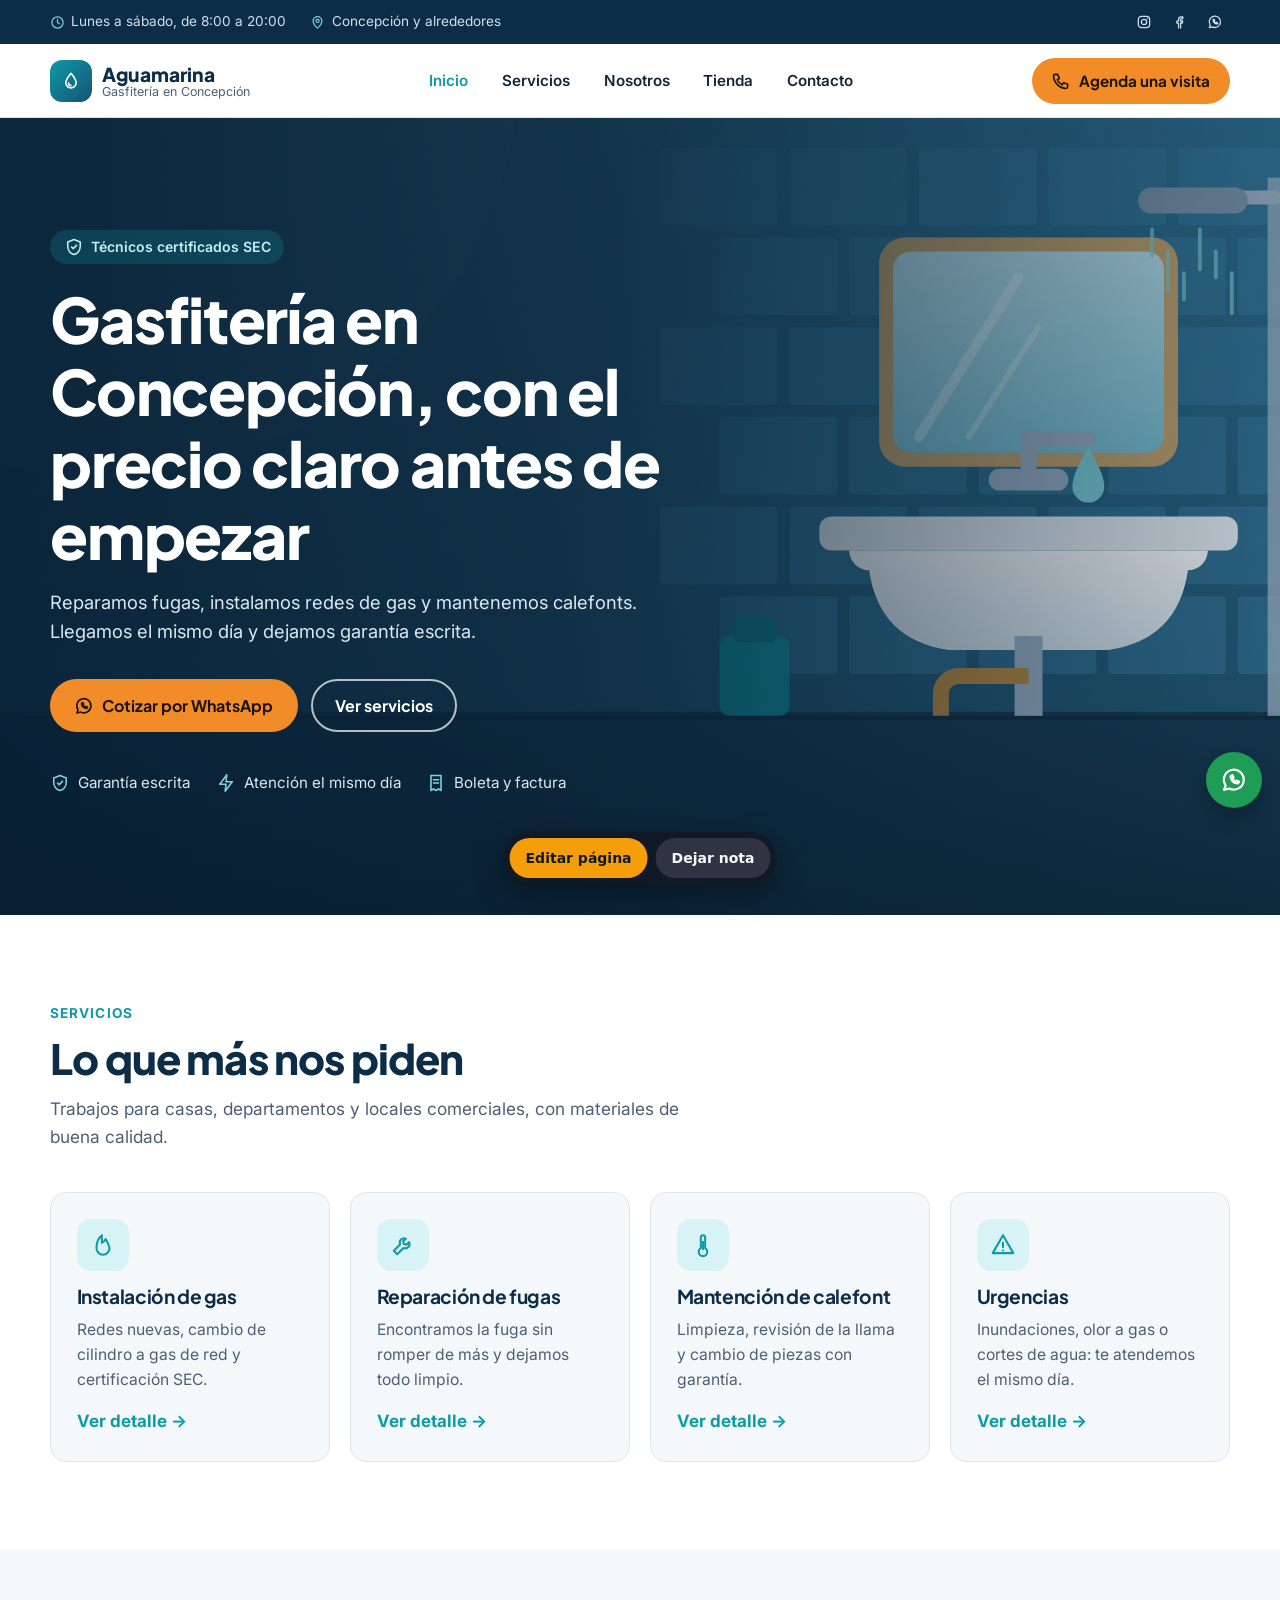
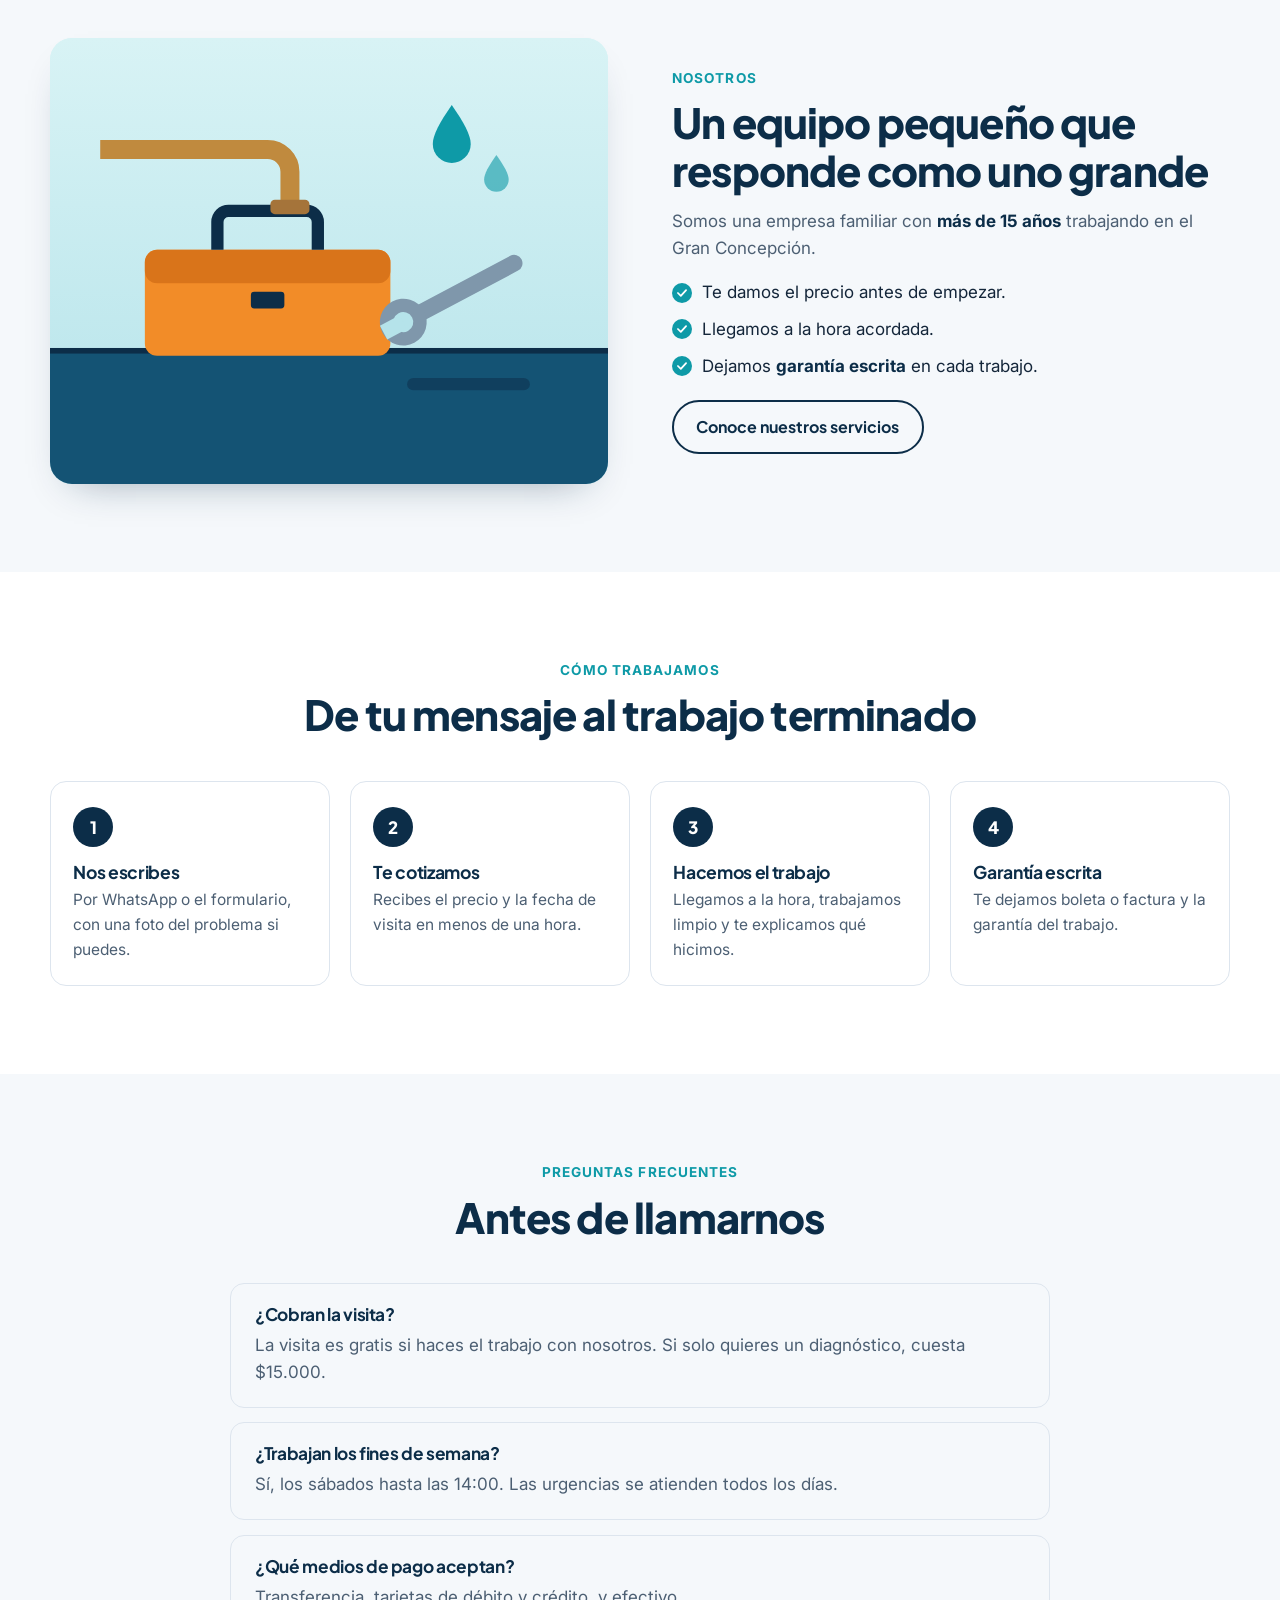
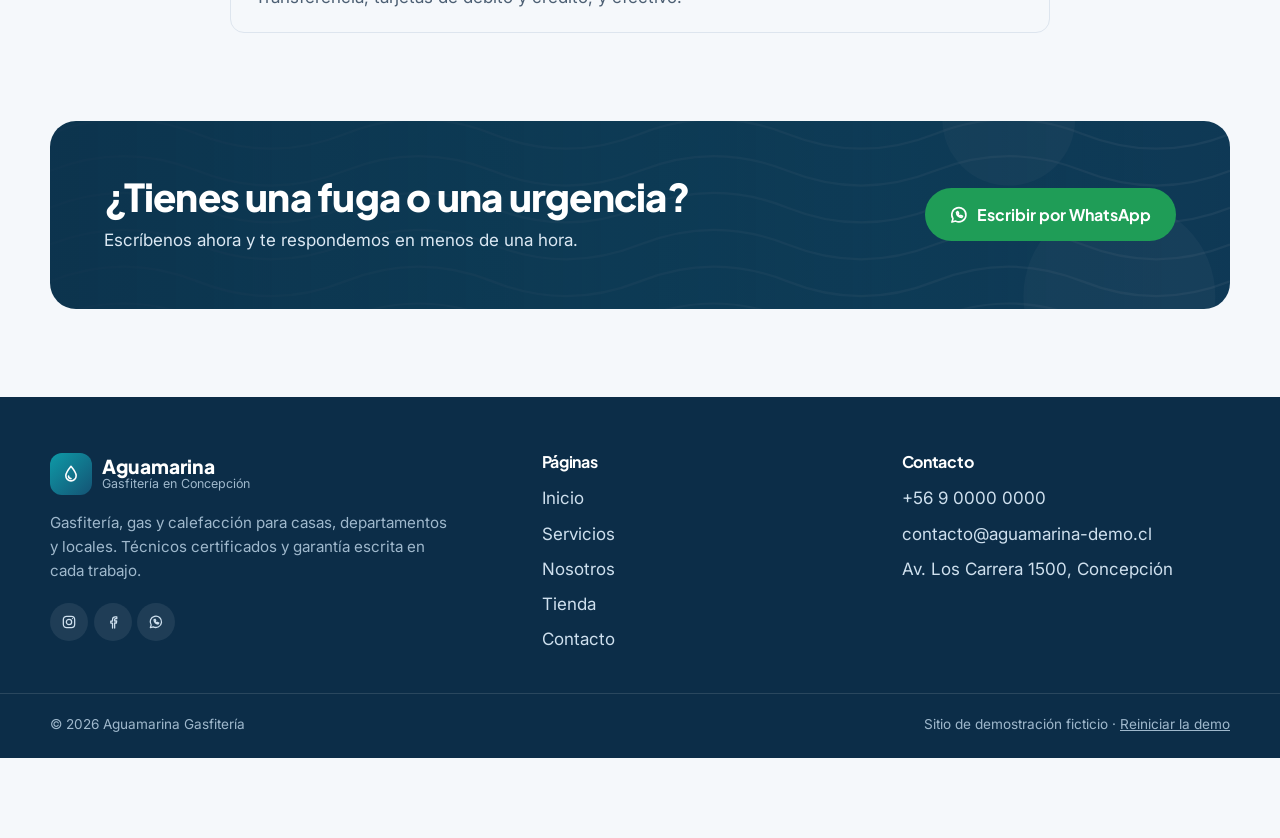
==== commit 75040e4b: "Demo de Retoque: página Tienda con productos de WooCommerce - Nueva página tienda.html: los producto" ====
--- a/retoque-demo/index.html
+++ b/retoque-demo/index.html
@@ -37,6 +37,7 @@
       <a href="index.html" aria-current="page">Inicio</a>
       <a href="servicios.html">Servicios</a>
       <a href="index.html#nosotros">Nosotros</a>
+      <a href="tienda.html">Tienda</a>
       <a href="contacto.html">Contacto</a>
     </nav>
     <a class="boton boton-principal" href="contacto.html" data-retoque="cabecera_boton" data-retoque-tipo="enlace" data-retoque-url="contacto.html"><svg class="icono" aria-hidden="true" viewBox="0 0 24 24" fill="none" stroke="currentColor" stroke-width="1.9" stroke-linecap="round" stroke-linejoin="round"><path d="M5 4h3l2 5-2.5 1.5a11 11 0 0 0 6 6L15 14l5 2v3a2 2 0 0 1-2 2A16 16 0 0 1 3 6a2 2 0 0 1 2-2z"/></svg><span class="retoque-enlace-texto">Agenda una visita</span></a>
@@ -198,6 +199,7 @@
         <li><a href="index.html">Inicio</a></li>
         <li><a href="servicios.html">Servicios</a></li>
         <li><a href="index.html#nosotros">Nosotros</a></li>
+        <li><a href="tienda.html">Tienda</a></li>
         <li><a href="contacto.html">Contacto</a></li>
       </ul>
     </div>
--- a/retoque-demo/sitio.css
+++ b/retoque-demo/sitio.css
@@ -225,3 +225,14 @@
   html { scroll-behavior: auto; }
   .boton { transition: none; }
 }
+
+/* ---------- Tienda (WooCommerce) ---------- */
+.productos { list-style: none; margin: 0; padding: 0; display: grid; grid-template-columns: repeat(auto-fill, minmax(230px, 1fr)); gap: 1.25rem; }
+.producto { display: flex; flex-direction: column; gap: 0.45rem; padding: 1rem 1rem 1.2rem; border-radius: var(--radio); background: var(--blanco); border: 1px solid var(--linea); box-shadow: var(--sombra); }
+.producto-foto { border-radius: 12px; overflow: hidden; aspect-ratio: 1; background: var(--fondo); margin-bottom: 0.4rem; }
+.producto-foto img { width: 100%; height: 100%; object-fit: cover; }
+.producto-cat { font-size: 0.78rem; font-weight: 700; letter-spacing: 0.06em; text-transform: uppercase; color: var(--turquesa); }
+.producto h3 { font-size: 1.05rem; color: var(--azul); }
+.producto-precio { font-family: var(--titulos); font-weight: 800; font-size: 1.2rem; color: var(--azul); }
+.producto-precio del { font-family: var(--cuerpo); font-weight: 500; font-size: 0.9rem; color: var(--suave); margin-right: 0.3rem; }
+.producto-boton { margin-top: auto; min-height: 42px; padding: 0.5rem 1rem; font-size: 0.92rem; }
